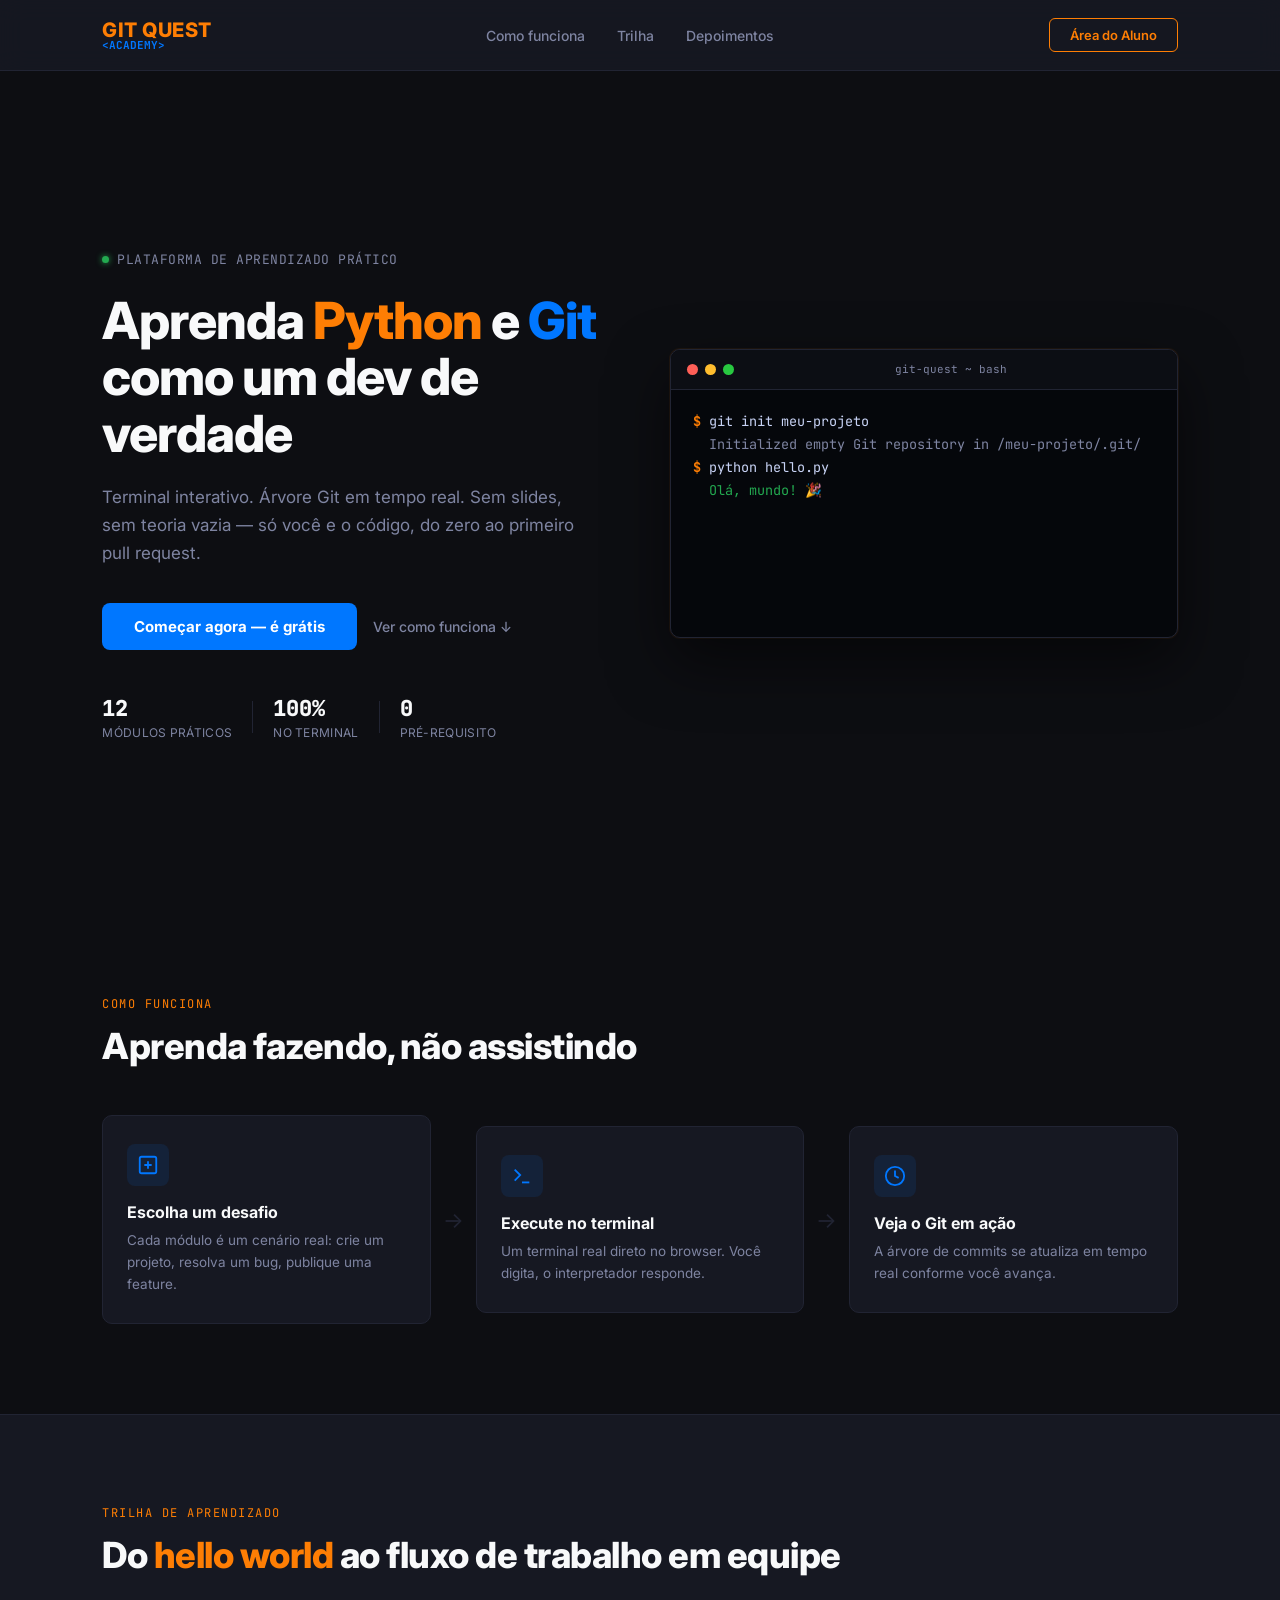
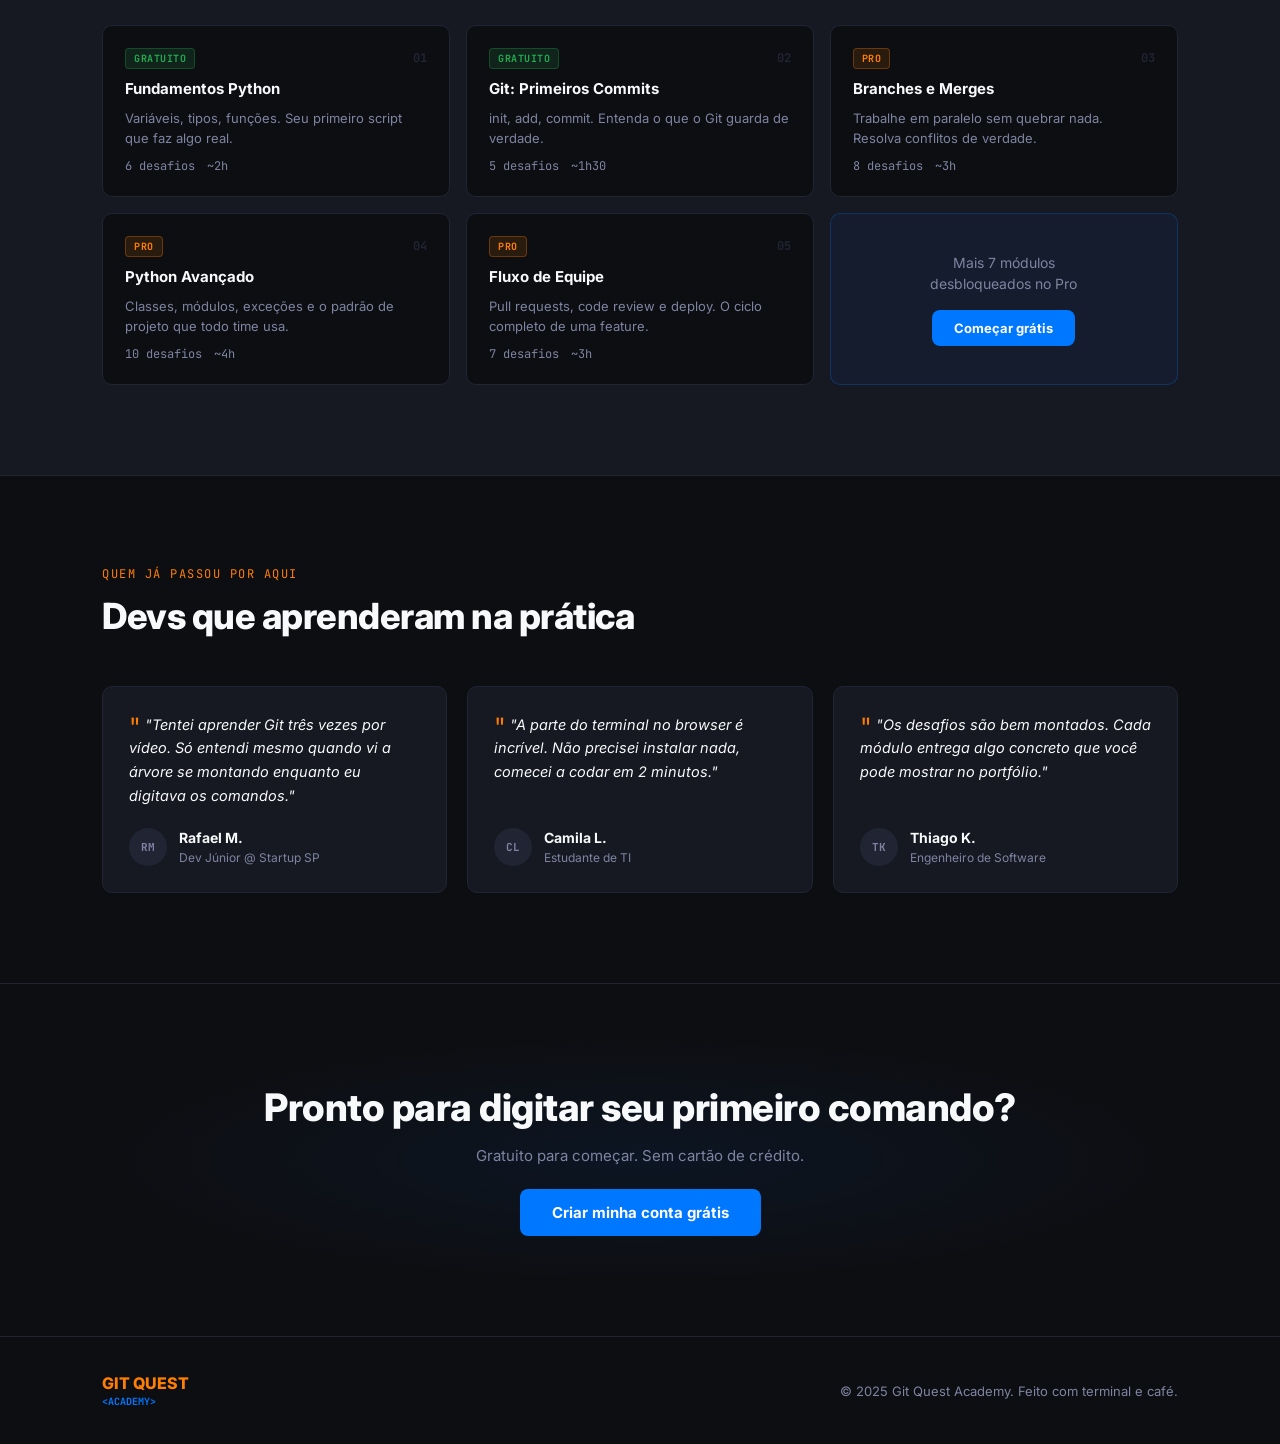
==== index.html @ 4c0d6a4c "Versão local atual" ====
<!DOCTYPE html>
<html lang="pt-BR">
<head>
    <meta charset="UTF-8">
    <meta name="viewport" content="width=device-width, initial-scale=1.0">
    <title>Git Quest Academy</title>
    <link rel="preconnect" href="https://fonts.googleapis.com">
    <link rel="preconnect" href="https://fonts.gstatic.com" crossorigin>
    <link href="https://fonts.googleapis.com/css2?family=JetBrains+Mono:wght@400;700&family=Inter:wght@400;500;600;700;800&display=swap" rel="stylesheet">
    <style>
/* ==========================================================================
   DESIGN SYSTEM — importado/espelhado do style.css principal
   ========================================================================== */
:root {
    --bg-primary: #0d0e12;
    --bg-secondary: #161822;
    --bg-tertiary: #212433;
    --primary: #FE7E04;
    --secondary: #0077FF;
    --success: #23a950;
    --error: #dc3545;
    --text: #f8f9fa;
    --text-muted: #7e84a1;

    /* Tipografia landing */
    --font-display: 'Inter', 'Segoe UI', sans-serif;
    --font-mono: 'JetBrains Mono', 'Courier New', monospace;
}

*, *::before, *::after {
    box-sizing: border-box;
    margin: 0;
    padding: 0;
}

html {
    scroll-behavior: smooth;
}


body {
    background: var(--bg-primary);
    color: var(--text);
    font-family: var(--font-display);
    overflow-x: hidden;
    /* Override main style.css which sets display:flex and overflow:hidden */
    display: block !important;
    height: auto !important;
    overflow-y: auto !important;
    width: auto !important;
}


/* ==========================================================================
   HEADER
   ========================================================================== */
header.plataforma-header {
    position: sticky;
    top: 0;
    z-index: 100;
    display: flex;
    justify-content: space-between;
    align-items: center;
    padding: 18px 8%;
    background: rgba(22, 24, 34, 0.92);
    border-bottom: 1px solid var(--bg-tertiary);
    backdrop-filter: blur(12px);
    -webkit-backdrop-filter: blur(12px);
    transition: background 0.3s;
}

.logo {
    display: flex;
    flex-direction: column;
    line-height: 1;
}

.logo h1 {
    color: var(--primary);
    font-size: 20px;
    text-transform: uppercase;
    font-weight: 800;
    letter-spacing: 0.5px;
}

.logo span {
    color: var(--secondary);
    font-size: 11px;
    font-family: var(--font-mono);
    font-weight: 700;
}

.header-nav {
    display: flex;
    gap: 32px;
}

.header-nav a {
    color: var(--text-muted);
    text-decoration: none;
    font-size: 14px;
    font-weight: 500;
    transition: color 0.2s;
}

.header-nav a:hover {
    color: var(--text);
}

.btn-login {
    background: transparent;
    border: 1.5px solid var(--primary);
    color: var(--primary);
    padding: 8px 20px;
    border-radius: 6px;
    cursor: pointer;
    font-weight: 600;
    font-size: 13px;
    transition: background 0.2s, color 0.2s;
    font-family: var(--font-display);
}

.btn-login:hover {
    background: var(--primary);
    color: #fff;
}

/* ==========================================================================
   HERO
   ========================================================================== */
.hero-section {
    display: grid;
    grid-template-columns: 1fr 1fr;
    align-items: center;
    gap: 60px;
    padding: 90px 8% 80px;
    min-height: calc(100vh - 65px);
}

.hero-eyebrow {
    display: inline-flex;
    align-items: center;
    gap: 8px;
    font-size: 13px;
    color: var(--text-muted);
    font-family: var(--font-mono);
    margin-bottom: 24px;
    text-transform: uppercase;
    letter-spacing: 0.5px;
}

.eyebrow-dot {
    width: 7px;
    height: 7px;
    border-radius: 50%;
    background: var(--success);
    box-shadow: 0 0 6px var(--success);
    animation: pulse-dot 2s infinite;
}

@keyframes pulse-dot {
    0%, 100% { opacity: 1; }
    50% { opacity: 0.4; }
}

.hero-title {
    font-size: clamp(32px, 4vw, 52px);
    font-weight: 800;
    line-height: 1.1;
    letter-spacing: -1px;
    margin-bottom: 22px;
}

.accent-orange { color: var(--primary); }
.accent-blue { color: var(--secondary); }

.hero-sub {
    font-size: 17px;
    color: var(--text-muted);
    line-height: 1.65;
    margin-bottom: 36px;
    max-width: 480px;
}

.hero-actions {
    display: flex;
    gap: 16px;
    align-items: center;
    flex-wrap: wrap;
    margin-bottom: 44px;
}

.btn-start {
    background: var(--secondary);
    color: #fff;
    padding: 14px 32px;
    border-radius: 8px;
    font-size: 15px;
    font-weight: 700;
    border: none;
    cursor: pointer;
    transition: background 0.2s, box-shadow 0.2s, transform 0.15s;
    font-family: var(--font-display);
    text-decoration: none;
    display: inline-block;
}

.btn-start:hover {
    background: #0066dc;
    box-shadow: 0 0 20px rgba(0, 119, 255, 0.35);
    transform: translateY(-1px);
}

.btn-start.small {
    padding: 10px 22px;
    font-size: 13px;
}

.btn-ghost {
    color: var(--text-muted);
    text-decoration: none;
    font-size: 14px;
    font-weight: 500;
    transition: color 0.2s;
}

.btn-ghost:hover {
    color: var(--text);
}

.hero-stats {
    display: flex;
    align-items: center;
    gap: 20px;
}

.stat {
    display: flex;
    flex-direction: column;
    gap: 2px;
}

.stat strong {
    font-size: 22px;
    font-weight: 800;
    color: var(--text);
    font-family: var(--font-mono);
}

.stat span {
    font-size: 12px;
    color: var(--text-muted);
    text-transform: uppercase;
    letter-spacing: 0.3px;
}

.stat-divider {
    width: 1px;
    height: 32px;
    background: var(--bg-tertiary);
}

/* ==========================================================================
   TERMINAL ANIMADO (ASSINATURA VISUAL)
   ========================================================================== */
.hero-terminal {
    background: #05070b;
    border: 1px solid var(--bg-tertiary);
    border-radius: 10px;
    overflow: hidden;
    box-shadow: 0 24px 60px rgba(0, 0, 0, 0.55), 0 0 0 1px rgba(254, 126, 4, 0.08);
    font-family: var(--font-mono);
    font-size: 13.5px;
    line-height: 1.7;
}

.terminal-bar {
    display: flex;
    align-items: center;
    gap: 7px;
    padding: 10px 16px;
    background: #0c0e14;
    border-bottom: 1px solid var(--bg-tertiary);
}

.t-dot {
    width: 11px;
    height: 11px;
    border-radius: 50%;
}

.t-dot.red    { background: #ff5f57; }
.t-dot.yellow { background: #ffbd2e; }
.t-dot.green  { background: #28c840; }

.t-title {
    margin-left: auto;
    font-size: 11px;
    color: var(--text-muted);
    margin-right: auto;
}

.terminal-body {
    padding: 20px 22px;
    min-height: 220px;
}

.t-line {
    display: flex;
    align-items: baseline;
    gap: 8px;
    opacity: 0;
    transform: translateY(4px);
    transition: opacity 0.25s ease, transform 0.25s ease;
}

.t-line.visible {
    opacity: 1;
    transform: translateY(0);
}

.t-prompt {
    color: var(--primary);
    font-weight: 700;
    flex-shrink: 0;
}

.t-cmd {
    color: #c8d3f5;
}

.t-out {
    color: var(--text-muted);
    padding-left: 16px;
}

.t-out.success {
    color: var(--success);
}

.t-cursor {
    color: var(--primary);
    animation: blink 1s step-end infinite;
}

@keyframes blink {
    0%, 100% { opacity: 1; }
    50% { opacity: 0; }
}

/* ==========================================================================
   SEÇÕES GERAIS
   ========================================================================== */
.section-block {
    padding: 90px 8%;
}

.section-alt {
    background: var(--bg-secondary);
    border-top: 1px solid var(--bg-tertiary);
    border-bottom: 1px solid var(--bg-tertiary);
}

.section-inner {
    max-width: 1100px;
    margin: 0 auto;
}

.section-label {
    font-family: var(--font-mono);
    font-size: 12px;
    color: var(--primary);
    text-transform: uppercase;
    letter-spacing: 1.5px;
    margin-bottom: 14px;
}

.section-title {
    font-size: clamp(24px, 3vw, 36px);
    font-weight: 800;
    letter-spacing: -0.5px;
    margin-bottom: 48px;
    line-height: 1.15;
}

/* ==========================================================================
   COMO FUNCIONA
   ========================================================================== */
.steps-grid {
    display: flex;
    align-items: center;
    gap: 12px;
}

.step-card {
    flex: 1;
    background: var(--bg-secondary);
    border: 1px solid var(--bg-tertiary);
    border-radius: 10px;
    padding: 28px 24px;
    transition: border-color 0.2s;
}

.step-card:hover {
    border-color: rgba(0, 119, 255, 0.3);
}

.step-icon {
    width: 42px;
    height: 42px;
    background: rgba(0, 119, 255, 0.1);
    border-radius: 8px;
    display: flex;
    align-items: center;
    justify-content: center;
    color: var(--secondary);
    margin-bottom: 16px;
}

.step-card h4 {
    font-size: 16px;
    font-weight: 700;
    margin-bottom: 8px;
}

.step-card p {
    font-size: 13.5px;
    color: var(--text-muted);
    line-height: 1.6;
}

.step-arrow {
    color: var(--bg-tertiary);
    font-size: 22px;
    flex-shrink: 0;
}

/* ==========================================================================
   TRILHA
   ========================================================================== */
.trilha-grid {
    display: grid;
    grid-template-columns: repeat(3, 1fr);
    gap: 16px;
}

.trilha-card {
    background: var(--bg-primary);
    border: 1px solid var(--bg-tertiary);
    border-radius: 10px;
    padding: 22px;
    display: flex;
    flex-direction: column;
    gap: 10px;
    transition: border-color 0.2s, transform 0.2s;
}

.trilha-card.unlocked:hover {
    border-color: var(--primary);
    transform: translateY(-2px);
}

.trilha-card.locked {
    opacity: 0.5;
}

.trilha-card.cta-card {
    background: rgba(0, 119, 255, 0.05);
    border-color: rgba(0, 119, 255, 0.25);
    align-items: center;
    justify-content: center;
    text-align: center;
    gap: 16px;
}

.trilha-card.cta-card p {
    color: var(--text-muted);
    font-size: 14px;
    line-height: 1.5;
}

.trilha-header {
    display: flex;
    justify-content: space-between;
    align-items: center;
}

.trilha-tag {
    font-size: 10px;
    font-family: var(--font-mono);
    font-weight: 700;
    text-transform: uppercase;
    letter-spacing: 0.5px;
    padding: 3px 8px;
    border-radius: 4px;
}

.trilha-tag.free {
    background: rgba(35, 169, 80, 0.15);
    color: var(--success);
    border: 1px solid rgba(35, 169, 80, 0.3);
}

.trilha-tag.pro {
    background: rgba(254, 126, 4, 0.12);
    color: var(--primary);
    border: 1px solid rgba(254, 126, 4, 0.3);
}

.trilha-num {
    font-family: var(--font-mono);
    font-size: 12px;
    color: var(--bg-tertiary);
    font-weight: 700;
}

.trilha-card h4 {
    font-size: 15px;
    font-weight: 700;
}

.trilha-card > p {
    font-size: 13px;
    color: var(--text-muted);
    line-height: 1.55;
}

.trilha-meta {
    display: flex;
    gap: 12px;
    margin-top: auto;
}

.trilha-meta span {
    font-size: 12px;
    color: var(--text-muted);
    font-family: var(--font-mono);
}

/* ==========================================================================
   DEPOIMENTOS
   ========================================================================== */
.depo-grid {
    display: grid;
    grid-template-columns: repeat(3, 1fr);
    gap: 20px;
}

.depo-card {
    background: var(--bg-secondary);
    border: 1px solid var(--bg-tertiary);
    border-radius: 10px;
    padding: 26px;
    display: flex;
    flex-direction: column;
    gap: 20px;
}

.depo-text {
    font-size: 14.5px;
    color: var(--text);
    line-height: 1.65;
    font-style: italic;
    flex-grow: 1;
}

.depo-text::before {
    content: '"';
    color: var(--primary);
    font-size: 28px;
    font-style: normal;
    line-height: 0;
    vertical-align: -8px;
    margin-right: 4px;
}

.depo-author {
    display: flex;
    align-items: center;
    gap: 12px;
}

.depo-avatar {
    width: 38px;
    height: 38px;
    border-radius: 50%;
    background: var(--bg-tertiary);
    display: flex;
    align-items: center;
    justify-content: center;
    font-size: 11px;
    font-weight: 700;
    color: var(--text-muted);
    flex-shrink: 0;
    font-family: var(--font-mono);
}

.depo-author strong {
    display: block;
    font-size: 14px;
}

.depo-author span {
    font-size: 12px;
    color: var(--text-muted);
}

/* ==========================================================================
   CTA FINAL
   ========================================================================== */
.cta-final {
    padding: 100px 8%;
    text-align: center;
    background: radial-gradient(ellipse 60% 50% at 50% 50%, rgba(0, 119, 255, 0.07) 0%, transparent 70%);
    border-top: 1px solid var(--bg-tertiary);
}

.cta-inner {
    display: flex;
    flex-direction: column;
    align-items: center;
    gap: 16px;
}

.cta-final h3 {
    font-size: clamp(24px, 3vw, 38px);
    font-weight: 800;
    letter-spacing: -0.5px;
}

.cta-final p {
    color: var(--text-muted);
    font-size: 15px;
    margin-bottom: 8px;
}

/* ==========================================================================
   FOOTER
   ========================================================================== */
.site-footer {
    padding: 36px 8%;
    border-top: 1px solid var(--bg-tertiary);
    display: flex;
    justify-content: space-between;
    align-items: center;
}

.footer-logo {
    display: flex;
    flex-direction: column;
    gap: 2px;
}

.footer-brand {
    font-size: 16px;
    font-weight: 800;
    color: var(--primary);
    text-transform: uppercase;
}

.footer-sub {
    font-family: var(--font-mono);
    font-size: 10px;
    color: var(--secondary);
    font-weight: 700;
}

.footer-copy {
    font-size: 13px;
    color: var(--text-muted);
}

/* ==========================================================================
   MODAL
   ========================================================================== */
.modal-overlay {
    position: fixed;
    inset: 0;
    background: rgba(0, 0, 0, 0.85);
    display: flex;
    align-items: center;
    justify-content: center;
    opacity: 0;
    pointer-events: none;
    transition: opacity 0.25s ease;
    z-index: 9999;
    backdrop-filter: blur(4px);
    -webkit-backdrop-filter: blur(4px);
}

.modal-overlay.active {
    opacity: 1;
    pointer-events: auto;
}

.modal-box {
    position: relative;
    background: var(--bg-secondary);
    padding: 44px 40px 36px;
    border-radius: 14px;
    border: 1px solid var(--bg-tertiary);
    width: 100%;
    max-width: 400px;
    text-align: center;
    box-shadow: 0 32px 80px rgba(0, 0, 0, 0.5);
    transform: translateY(12px);
    transition: transform 0.25s ease;
}

.modal-overlay.active .modal-box {
    transform: translateY(0);
}

.modal-close {
    position: absolute;
    top: 14px;
    right: 16px;
    background: none;
    border: none;
    color: var(--text-muted);
    font-size: 16px;
    cursor: pointer;
    padding: 4px 8px;
    border-radius: 4px;
    transition: color 0.2s, background 0.2s;
}

.modal-close:hover {
    color: var(--text);
    background: var(--bg-tertiary);
}

.modal-logo {
    display: flex;
    flex-direction: column;
    align-items: center;
    gap: 2px;
    margin-bottom: 20px;
}

.modal-logo-name {
    font-size: 18px;
    font-weight: 800;
    color: var(--primary);
    text-transform: uppercase;
    letter-spacing: 0.5px;
}

.modal-logo-tag {
    font-family: var(--font-mono);
    font-size: 11px;
    color: var(--secondary);
    font-weight: 700;
}

.modal-box h3 {
    font-size: 20px;
    font-weight: 700;
    margin-bottom: 6px;
    color: var(--text);
}

.modal-sub {
    font-size: 13px;
    color: var(--text-muted);
    margin-bottom: 24px;
}

.modal-box input {
    width: 100%;
    padding: 12px 14px;
    margin-bottom: 12px;
    background: var(--bg-primary);
    border: 1px solid var(--bg-tertiary);
    border-radius: 7px;
    color: var(--text);
    outline: none;
    font-size: 14px;
    font-family: var(--font-display);
    transition: border-color 0.2s;
    text-align: left;
}

.modal-box input::placeholder {
    color: var(--text-muted);
}

.modal-box input:focus {
    border-color: var(--secondary);
}

.btn-submit {
    width: 100%;
    background: var(--primary);
    color: #fff;
    border: none;
    padding: 13px 28px;
    border-radius: 7px;
    font-weight: 700;
    cursor: pointer;
    font-size: 14px;
    font-family: var(--font-display);
    transition: background 0.2s, transform 0.15s;
    margin-top: 4px;
}

.btn-submit:hover {
    background: #e07003;
    transform: translateY(-1px);
}

.modal-signup {
    margin-top: 18px;
    font-size: 13px;
    color: var(--text-muted);
}

.modal-signup a {
    color: var(--secondary);
    text-decoration: none;
    font-weight: 600;
}

.modal-signup a:hover {
    text-decoration: underline;
}

/* ==========================================================================
   RESPONSIVO
   ========================================================================== */
@media (max-width: 960px) {
    .hero-section {
        grid-template-columns: 1fr;
        padding: 60px 6% 50px;
        min-height: auto;
        gap: 40px;
    }

    .hero-terminal {
        width: 100%;
    }

    .header-nav {
        display: none;
    }

    .steps-grid {
        flex-direction: column;
    }

    .step-arrow {
        transform: rotate(90deg);
    }

    .trilha-grid {
        grid-template-columns: repeat(2, 1fr);
    }

    .depo-grid {
        grid-template-columns: 1fr;
    }
}

@media (max-width: 600px) {
    .trilha-grid {
        grid-template-columns: 1fr;
    }

    .section-block {
        padding: 60px 5%;
    }

    .modal-box {
        margin: 0 16px;
        padding: 36px 24px 28px;
    }

    .hero-stats {
        flex-wrap: wrap;
        gap: 16px;
    }

    .stat-divider {
        display: none;
    }
}

/* Respeita preferência de movimento reduzido */
@media (prefers-reduced-motion: reduce) {
    *, *::before, *::after {
        animation-duration: 0.01ms !important;
        transition-duration: 0.01ms !important;
    }
}

</style>
</head>
<body class="landing-body">

    <!-- HEADER -->
    <header class="plataforma-header" id="header">
        <div class="logo">
            <h1>Git Quest</h1>
            <span>&lt;ACADEMY&gt;</span>
        </div>
        <nav class="header-nav">
            <a href="#como-funciona">Como funciona</a>
            <a href="#trilha">Trilha</a>
            <a href="#depoimentos">Depoimentos</a>
        </nav>
        <button class="btn-login" id="open-login-btn">Área do Aluno</button>
    </header>

    <!-- HERO -->
    <section class="hero-section" id="hero">
        <div class="hero-content">
            <div class="hero-eyebrow">
                <span class="eyebrow-dot"></span>
                Plataforma de aprendizado prático
            </div>
            <h2 class="hero-title">
                Aprenda <span class="accent-orange">Python</span> e <span class="accent-blue">Git</span><br>como um dev de verdade
            </h2>
            <p class="hero-sub">
                Terminal interativo. Árvore Git em tempo real. Sem slides, sem teoria vazia — só você e o código, do zero ao primeiro pull request.
            </p>
            <div class="hero-actions">
                <button class="btn-start" id="start-journey-btn">Começar agora — é grátis</button>
                <a href="#como-funciona" class="btn-ghost">Ver como funciona ↓</a>
            </div>
            <div class="hero-stats">
                <div class="stat">
                    <strong>12</strong>
                    <span>módulos práticos</span>
                </div>
                <div class="stat-divider"></div>
                <div class="stat">
                    <strong>100%</strong>
                    <span>no terminal</span>
                </div>
                <div class="stat-divider"></div>
                <div class="stat">
                    <strong>0</strong>
                    <span>pré-requisito</span>
                </div>
            </div>
        </div>

        <!-- Terminal animado — assinatura visual da página -->
        <div class="hero-terminal" aria-hidden="true">
            <div class="terminal-bar">
                <span class="t-dot red"></span>
                <span class="t-dot yellow"></span>
                <span class="t-dot green"></span>
                <span class="t-title">git-quest ~ bash</span>
            </div>
            <div class="terminal-body" id="terminal-demo">
                <div class="t-line"><span class="t-prompt">$</span> <span class="t-cmd">git init meu-projeto</span></div>
                <div class="t-line t-out">Initialized empty Git repository in /meu-projeto/.git/</div>
                <div class="t-line"><span class="t-prompt">$</span> <span class="t-cmd">python hello.py</span></div>
                <div class="t-line t-out success">Olá, mundo! 🎉</div>
                <div class="t-line"><span class="t-prompt">$</span> <span class="t-cmd">git add .</span></div>
                <div class="t-line"><span class="t-prompt">$</span> <span class="t-cmd">git commit -m "primeiro commit"</span></div>
                <div class="t-line t-out">[main (root-commit) a1b2c3d] primeiro commit</div>
                <div class="t-line t-out"> 1 file changed, 1 insertion(+)</div>
                <div class="t-line"><span class="t-prompt">$</span> <span class="t-cursor">█</span></div>
            </div>
        </div>
    </section>

    <!-- COMO FUNCIONA -->
    <section class="section-block" id="como-funciona">
        <div class="section-inner">
            <p class="section-label">Como funciona</p>
            <h3 class="section-title">Aprenda fazendo, não assistindo</h3>
            <div class="steps-grid">
                <div class="step-card">
                    <div class="step-icon">
                        <svg width="22" height="22" viewBox="0 0 24 24" fill="none" stroke="currentColor" stroke-width="2"><rect x="3" y="3" width="18" height="18" rx="2"/><path d="M8 12h8M12 8v8"/></svg>
                    </div>
                    <h4>Escolha um desafio</h4>
                    <p>Cada módulo é um cenário real: crie um projeto, resolva um bug, publique uma feature.</p>
                </div>
                <div class="step-arrow">→</div>
                <div class="step-card">
                    <div class="step-icon">
                        <svg width="22" height="22" viewBox="0 0 24 24" fill="none" stroke="currentColor" stroke-width="2"><polyline points="4 17 10 11 4 5"/><line x1="12" y1="19" x2="20" y2="19"/></svg>
                    </div>
                    <h4>Execute no terminal</h4>
                    <p>Um terminal real direto no browser. Você digita, o interpretador responde.</p>
                </div>
                <div class="step-arrow">→</div>
                <div class="step-card">
                    <div class="step-icon">
                        <svg width="22" height="22" viewBox="0 0 24 24" fill="none" stroke="currentColor" stroke-width="2"><circle cx="12" cy="12" r="10"/><polyline points="12 6 12 12 16 14"/></svg>
                    </div>
                    <h4>Veja o Git em ação</h4>
                    <p>A árvore de commits se atualiza em tempo real conforme você avança.</p>
                </div>
            </div>
        </div>
    </section>

    <!-- TRILHA -->
    <section class="section-block section-alt" id="trilha">
        <div class="section-inner">
            <p class="section-label">Trilha de aprendizado</p>
            <h3 class="section-title">Do <span class="accent-orange">hello world</span> ao fluxo de trabalho em equipe</h3>
            <div class="trilha-grid">

                <div class="trilha-card unlocked">
                    <div class="trilha-header">
                        <span class="trilha-tag free">Gratuito</span>
                        <span class="trilha-num">01</span>
                    </div>
                    <h4>Fundamentos Python</h4>
                    <p>Variáveis, tipos, funções. Seu primeiro script que faz algo real.</p>
                    <div class="trilha-meta">
                        <span>6 desafios</span>
                        <span>~2h</span>
                    </div>
                </div>

                <div class="trilha-card unlocked">
                    <div class="trilha-header">
                        <span class="trilha-tag free">Gratuito</span>
                        <span class="trilha-num">02</span>
                    </div>
                    <h4>Git: Primeiros Commits</h4>
                    <p>init, add, commit. Entenda o que o Git guarda de verdade.</p>
                    <div class="trilha-meta">
                        <span>5 desafios</span>
                        <span>~1h30</span>
                    </div>
                </div>

                <div class="trilha-card locked">
                    <div class="trilha-header">
                        <span class="trilha-tag pro">Pro</span>
                        <span class="trilha-num">03</span>
                    </div>
                    <h4>Branches e Merges</h4>
                    <p>Trabalhe em paralelo sem quebrar nada. Resolva conflitos de verdade.</p>
                    <div class="trilha-meta">
                        <span>8 desafios</span>
                        <span>~3h</span>
                    </div>
                </div>

                <div class="trilha-card locked">
                    <div class="trilha-header">
                        <span class="trilha-tag pro">Pro</span>
                        <span class="trilha-num">04</span>
                    </div>
                    <h4>Python Avançado</h4>
                    <p>Classes, módulos, exceções e o padrão de projeto que todo time usa.</p>
                    <div class="trilha-meta">
                        <span>10 desafios</span>
                        <span>~4h</span>
                    </div>
                </div>

                <div class="trilha-card locked">
                    <div class="trilha-header">
                        <span class="trilha-tag pro">Pro</span>
                        <span class="trilha-num">05</span>
                    </div>
                    <h4>Fluxo de Equipe</h4>
                    <p>Pull requests, code review e deploy. O ciclo completo de uma feature.</p>
                    <div class="trilha-meta">
                        <span>7 desafios</span>
                        <span>~3h</span>
                    </div>
                </div>

                <div class="trilha-card cta-card">
                    <p>Mais 7 módulos<br>desbloqueados no Pro</p>
                    <button class="btn-start small" id="start-journey-btn-2">Começar grátis</button>
                </div>

            </div>
        </div>
    </section>

    <!-- DEPOIMENTOS -->
    <section class="section-block" id="depoimentos">
        <div class="section-inner">
            <p class="section-label">Quem já passou por aqui</p>
            <h3 class="section-title">Devs que aprenderam na prática</h3>
            <div class="depo-grid">
                <div class="depo-card">
                    <p class="depo-text">"Tentei aprender Git três vezes por vídeo. Só entendi mesmo quando vi a árvore se montando enquanto eu digitava os comandos."</p>
                    <div class="depo-author">
                        <div class="depo-avatar">RM</div>
                        <div>
                            <strong>Rafael M.</strong>
                            <span>Dev Júnior @ Startup SP</span>
                        </div>
                    </div>
                </div>
                <div class="depo-card">
                    <p class="depo-text">"A parte do terminal no browser é incrível. Não precisei instalar nada, comecei a codar em 2 minutos."</p>
                    <div class="depo-author">
                        <div class="depo-avatar">CL</div>
                        <div>
                            <strong>Camila L.</strong>
                            <span>Estudante de TI</span>
                        </div>
                    </div>
                </div>
                <div class="depo-card">
                    <p class="depo-text">"Os desafios são bem montados. Cada módulo entrega algo concreto que você pode mostrar no portfólio."</p>
                    <div class="depo-author">
                        <div class="depo-avatar">TK</div>
                        <div>
                            <strong>Thiago K.</strong>
                            <span>Engenheiro de Software</span>
                        </div>
                    </div>
                </div>
            </div>
        </div>
    </section>

    <!-- CTA FINAL -->
    <section class="cta-final">
        <div class="section-inner cta-inner">
            <h3>Pronto para digitar seu primeiro comando?</h3>
            <p>Gratuito para começar. Sem cartão de crédito.</p>
            <button class="btn-start" id="start-journey-btn-3">Criar minha conta grátis</button>
        </div>
    </section>

    <!-- FOOTER -->
    <footer class="site-footer">
        <div class="footer-logo">
            <span class="footer-brand">Git Quest</span>
            <span class="footer-sub">&lt;ACADEMY&gt;</span>
        </div>
        <p class="footer-copy">© 2025 Git Quest Academy. Feito com terminal e café.</p>
    </footer>

    <!-- MODAL DE LOGIN -->
    <div class="modal-overlay" id="login-modal">
        <div class="modal-box">
            <button class="modal-close" id="close-modal-btn" aria-label="Fechar">✕</button>
            <div class="modal-logo">
                <span class="modal-logo-name">Git Quest</span>
                <span class="modal-logo-tag">&lt;ACADEMY&gt;</span>
            </div>
            <h3>Entrar na plataforma</h3>
            <p class="modal-sub">Continue de onde parou.</p>
            <input type="email" placeholder="Seu e-mail" id="email" autocomplete="email">
            <input type="password" placeholder="Sua senha" id="password" autocomplete="current-password">
            <button class="btn-submit" id="submit-login-btn">Acessar plataforma</button>
            <p class="modal-signup">Ainda não tem conta? <a href="#" id="open-register-link">Criar conta grátis</a></p>
        </div>
    </div>

    <script>
// scripts/landing.js
document.addEventListener('DOMContentLoaded', () => {

    /* -----------------------------------------------------------------------
       MODAL DE LOGIN
    ----------------------------------------------------------------------- */
    const modal   = document.getElementById('login-modal');
    const openBtn = document.getElementById('open-login-btn');
    const closeBtn = document.getElementById('close-modal-btn');
    const submitBtn = document.getElementById('submit-login-btn');

    const startBtns = [
        document.getElementById('start-journey-btn'),
        document.getElementById('start-journey-btn-2'),
        document.getElementById('start-journey-btn-3'),
    ];

    function openModal() {
        modal.classList.add('active');
        document.getElementById('email').focus();
    }

    function closeModal() {
        modal.classList.remove('active');
    }

    if (openBtn)  openBtn.addEventListener('click', openModal);
    if (closeBtn) closeBtn.addEventListener('click', closeModal);

    startBtns.forEach(btn => {
        if (btn) btn.addEventListener('click', openModal);
    });

    // Fechar ao clicar no overlay (fora da box)
    if (modal) {
        modal.addEventListener('click', (e) => {
            if (e.target === modal) closeModal();
        });
    }

    // Fechar com ESC
    document.addEventListener('keydown', (e) => {
        if (e.key === 'Escape' && modal.classList.contains('active')) closeModal();
    });

    // Redirecionar ao fazer login
    if (submitBtn) {
        submitBtn.addEventListener('click', () => {
            window.location.href = 'catalogo.html';
        });
    }

    // Link "criar conta grátis" dentro do modal — abre o catálogo direto
    const registerLink = document.getElementById('open-register-link');
    if (registerLink) {
        registerLink.addEventListener('click', (e) => {
            e.preventDefault();
            window.location.href = 'catalogo.html';
        });
    }

    /* -----------------------------------------------------------------------
       HEADER: fundo sólido ao rolar
    ----------------------------------------------------------------------- */
    const header = document.getElementById('header');
    window.addEventListener('scroll', () => {
        if (window.scrollY > 40) {
            header.style.background = 'rgba(22, 24, 34, 0.98)';
        } else {
            header.style.background = 'rgba(22, 24, 34, 0.92)';
        }
    }, { passive: true });

    /* -----------------------------------------------------------------------
       TERMINAL ANIMADO NO HERO
    ----------------------------------------------------------------------- */
    const lines = document.querySelectorAll('#terminal-demo .t-line');

    function animateTerminal() {
        lines.forEach((line, i) => {
            const delay = i * 420;
            setTimeout(() => {
                line.classList.add('visible');
            }, delay);
        });
    }

    // Inicia a animação assim que a página carrega
    setTimeout(animateTerminal, 300);

    /* -----------------------------------------------------------------------
       SCROLL REVEAL: seções entram suavemente
    ----------------------------------------------------------------------- */
    const revealEls = document.querySelectorAll(
        '.step-card, .trilha-card, .depo-card'
    );

    const observer = new IntersectionObserver((entries) => {
        entries.forEach(entry => {
            if (entry.isIntersecting) {
                entry.target.style.opacity = '1';
                entry.target.style.transform = 'translateY(0)';
                observer.unobserve(entry.target);
            }
        });
    }, { threshold: 0.12 });

    revealEls.forEach((el, i) => {
        el.style.opacity = '0';
        el.style.transform = 'translateY(18px)';
        el.style.transition = `opacity 0.4s ease ${i * 60}ms, transform 0.4s ease ${i * 60}ms`;
        observer.observe(el);
    });

});

</script>
</body>
</html>
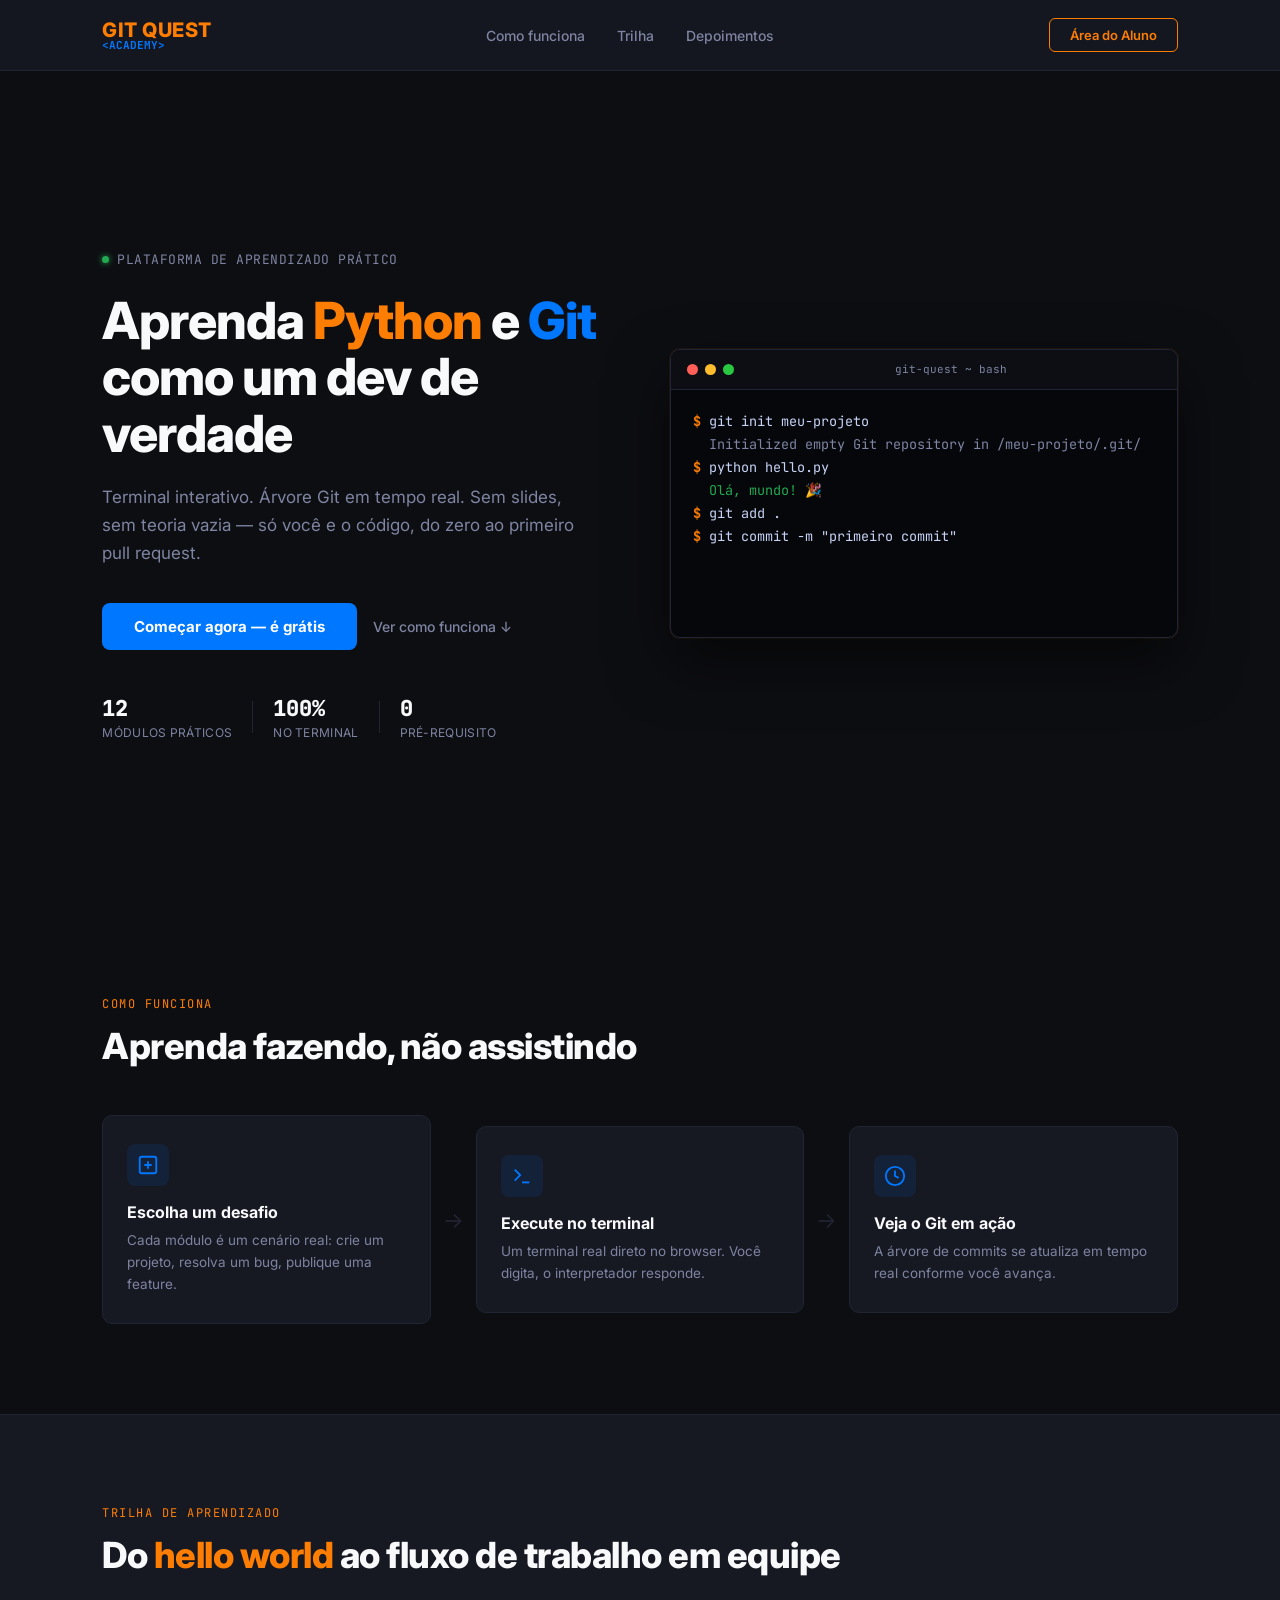
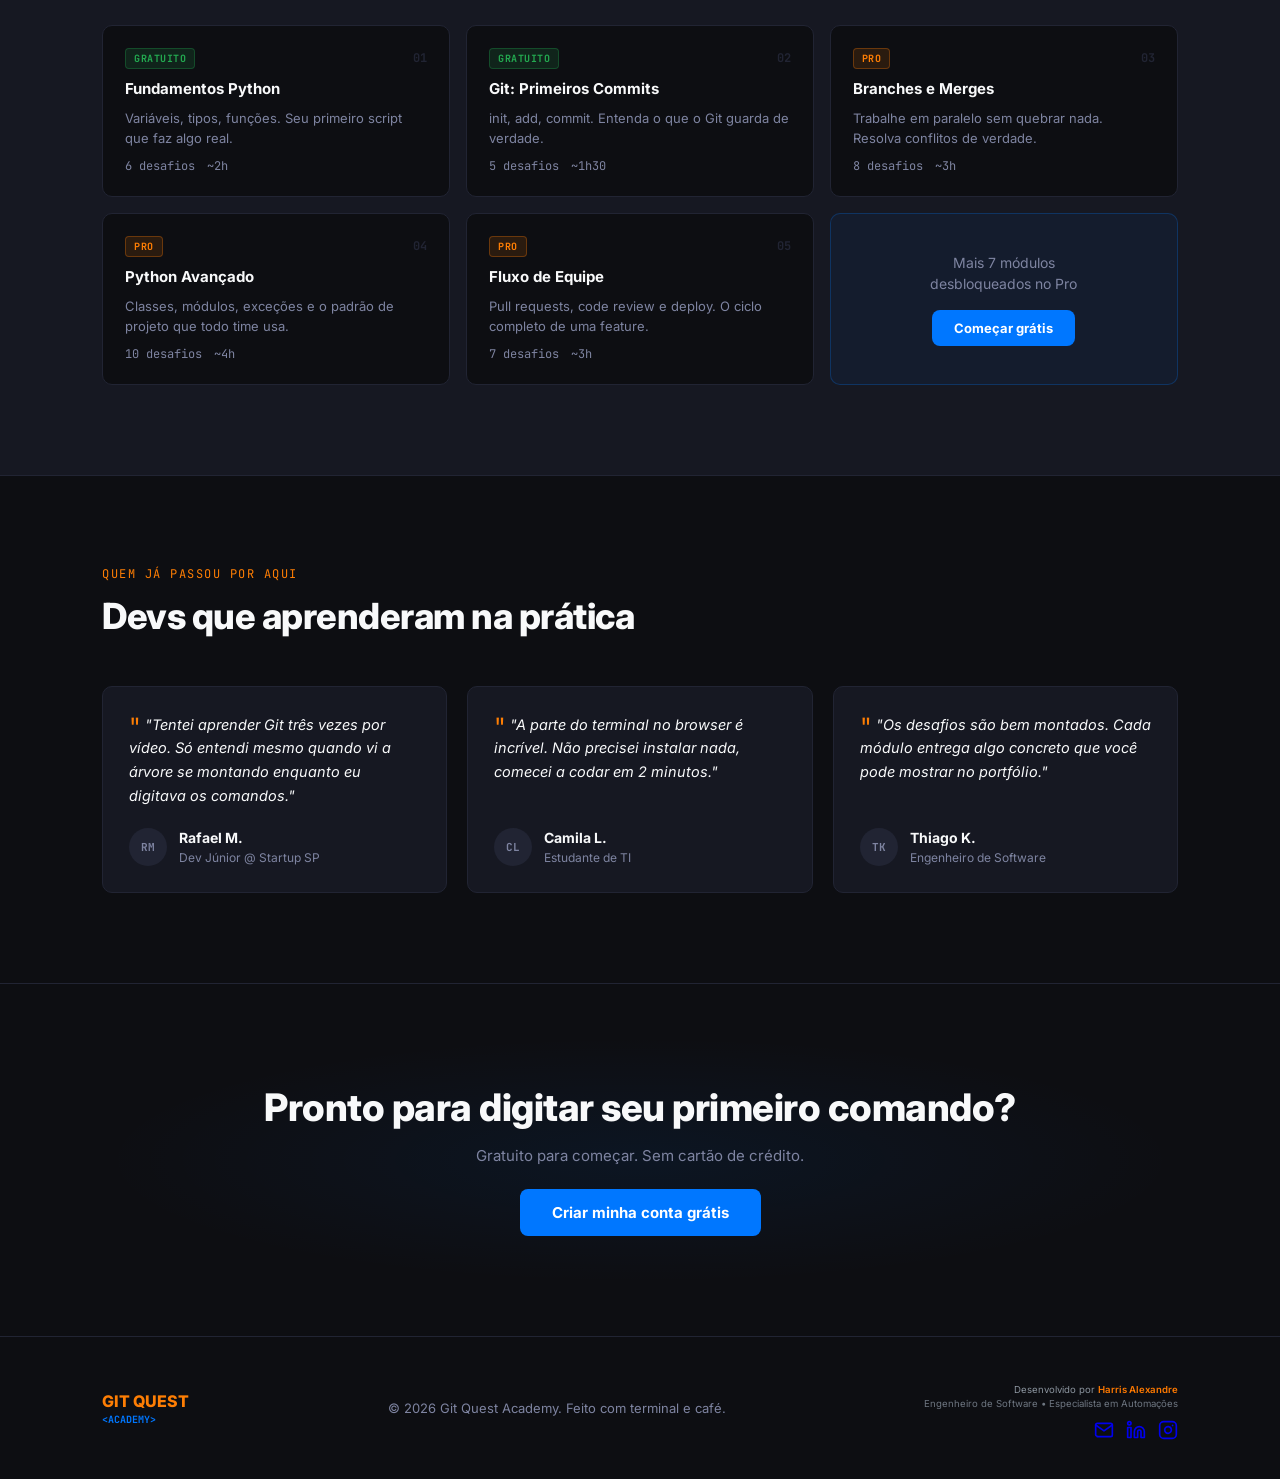
==== commit 8a1279f4: "refactor: clean up HTML structure and improve footer with dynamic year and developer credits" ====
--- a/index.html
+++ b/index.html
@@ -1,903 +1,20 @@
 <!DOCTYPE html>
 <html lang="pt-BR">
+
 <head>
     <meta charset="UTF-8">
     <meta name="viewport" content="width=device-width, initial-scale=1.0">
     <title>Git Quest Academy</title>
     <link rel="preconnect" href="https://fonts.googleapis.com">
     <link rel="preconnect" href="https://fonts.gstatic.com" crossorigin>
-    <link href="https://fonts.googleapis.com/css2?family=JetBrains+Mono:wght@400;700&family=Inter:wght@400;500;600;700;800&display=swap" rel="stylesheet">
-    <style>
-/* ==========================================================================
-   DESIGN SYSTEM — importado/espelhado do style.css principal
-   ========================================================================== */
-:root {
-    --bg-primary: #0d0e12;
-    --bg-secondary: #161822;
-    --bg-tertiary: #212433;
-    --primary: #FE7E04;
-    --secondary: #0077FF;
-    --success: #23a950;
-    --error: #dc3545;
-    --text: #f8f9fa;
-    --text-muted: #7e84a1;
-
-    /* Tipografia landing */
-    --font-display: 'Inter', 'Segoe UI', sans-serif;
-    --font-mono: 'JetBrains Mono', 'Courier New', monospace;
-}
-
-*, *::before, *::after {
-    box-sizing: border-box;
-    margin: 0;
-    padding: 0;
-}
-
-html {
-    scroll-behavior: smooth;
-}
-
-
-body {
-    background: var(--bg-primary);
-    color: var(--text);
-    font-family: var(--font-display);
-    overflow-x: hidden;
-    /* Override main style.css which sets display:flex and overflow:hidden */
-    display: block !important;
-    height: auto !important;
-    overflow-y: auto !important;
-    width: auto !important;
-}
-
-
-/* ==========================================================================
-   HEADER
-   ========================================================================== */
-header.plataforma-header {
-    position: sticky;
-    top: 0;
-    z-index: 100;
-    display: flex;
-    justify-content: space-between;
-    align-items: center;
-    padding: 18px 8%;
-    background: rgba(22, 24, 34, 0.92);
-    border-bottom: 1px solid var(--bg-tertiary);
-    backdrop-filter: blur(12px);
-    -webkit-backdrop-filter: blur(12px);
-    transition: background 0.3s;
-}
-
-.logo {
-    display: flex;
-    flex-direction: column;
-    line-height: 1;
-}
-
-.logo h1 {
-    color: var(--primary);
-    font-size: 20px;
-    text-transform: uppercase;
-    font-weight: 800;
-    letter-spacing: 0.5px;
-}
-
-.logo span {
-    color: var(--secondary);
-    font-size: 11px;
-    font-family: var(--font-mono);
-    font-weight: 700;
-}
-
-.header-nav {
-    display: flex;
-    gap: 32px;
-}
-
-.header-nav a {
-    color: var(--text-muted);
-    text-decoration: none;
-    font-size: 14px;
-    font-weight: 500;
-    transition: color 0.2s;
-}
-
-.header-nav a:hover {
-    color: var(--text);
-}
-
-.btn-login {
-    background: transparent;
-    border: 1.5px solid var(--primary);
-    color: var(--primary);
-    padding: 8px 20px;
-    border-radius: 6px;
-    cursor: pointer;
-    font-weight: 600;
-    font-size: 13px;
-    transition: background 0.2s, color 0.2s;
-    font-family: var(--font-display);
-}
-
-.btn-login:hover {
-    background: var(--primary);
-    color: #fff;
-}
-
-/* ==========================================================================
-   HERO
-   ========================================================================== */
-.hero-section {
-    display: grid;
-    grid-template-columns: 1fr 1fr;
-    align-items: center;
-    gap: 60px;
-    padding: 90px 8% 80px;
-    min-height: calc(100vh - 65px);
-}
-
-.hero-eyebrow {
-    display: inline-flex;
-    align-items: center;
-    gap: 8px;
-    font-size: 13px;
-    color: var(--text-muted);
-    font-family: var(--font-mono);
-    margin-bottom: 24px;
-    text-transform: uppercase;
-    letter-spacing: 0.5px;
-}
-
-.eyebrow-dot {
-    width: 7px;
-    height: 7px;
-    border-radius: 50%;
-    background: var(--success);
-    box-shadow: 0 0 6px var(--success);
-    animation: pulse-dot 2s infinite;
-}
-
-@keyframes pulse-dot {
-    0%, 100% { opacity: 1; }
-    50% { opacity: 0.4; }
-}
-
-.hero-title {
-    font-size: clamp(32px, 4vw, 52px);
-    font-weight: 800;
-    line-height: 1.1;
-    letter-spacing: -1px;
-    margin-bottom: 22px;
-}
-
-.accent-orange { color: var(--primary); }
-.accent-blue { color: var(--secondary); }
-
-.hero-sub {
-    font-size: 17px;
-    color: var(--text-muted);
-    line-height: 1.65;
-    margin-bottom: 36px;
-    max-width: 480px;
-}
-
-.hero-actions {
-    display: flex;
-    gap: 16px;
-    align-items: center;
-    flex-wrap: wrap;
-    margin-bottom: 44px;
-}
-
-.btn-start {
-    background: var(--secondary);
-    color: #fff;
-    padding: 14px 32px;
-    border-radius: 8px;
-    font-size: 15px;
-    font-weight: 700;
-    border: none;
-    cursor: pointer;
-    transition: background 0.2s, box-shadow 0.2s, transform 0.15s;
-    font-family: var(--font-display);
-    text-decoration: none;
-    display: inline-block;
-}
-
-.btn-start:hover {
-    background: #0066dc;
-    box-shadow: 0 0 20px rgba(0, 119, 255, 0.35);
-    transform: translateY(-1px);
-}
-
-.btn-start.small {
-    padding: 10px 22px;
-    font-size: 13px;
-}
-
-.btn-ghost {
-    color: var(--text-muted);
-    text-decoration: none;
-    font-size: 14px;
-    font-weight: 500;
-    transition: color 0.2s;
-}
-
-.btn-ghost:hover {
-    color: var(--text);
-}
-
-.hero-stats {
-    display: flex;
-    align-items: center;
-    gap: 20px;
-}
-
-.stat {
-    display: flex;
-    flex-direction: column;
-    gap: 2px;
-}
-
-.stat strong {
-    font-size: 22px;
-    font-weight: 800;
-    color: var(--text);
-    font-family: var(--font-mono);
-}
-
-.stat span {
-    font-size: 12px;
-    color: var(--text-muted);
-    text-transform: uppercase;
-    letter-spacing: 0.3px;
-}
-
-.stat-divider {
-    width: 1px;
-    height: 32px;
-    background: var(--bg-tertiary);
-}
-
-/* ==========================================================================
-   TERMINAL ANIMADO (ASSINATURA VISUAL)
-   ========================================================================== */
-.hero-terminal {
-    background: #05070b;
-    border: 1px solid var(--bg-tertiary);
-    border-radius: 10px;
-    overflow: hidden;
-    box-shadow: 0 24px 60px rgba(0, 0, 0, 0.55), 0 0 0 1px rgba(254, 126, 4, 0.08);
-    font-family: var(--font-mono);
-    font-size: 13.5px;
-    line-height: 1.7;
-}
-
-.terminal-bar {
-    display: flex;
-    align-items: center;
-    gap: 7px;
-    padding: 10px 16px;
-    background: #0c0e14;
-    border-bottom: 1px solid var(--bg-tertiary);
-}
-
-.t-dot {
-    width: 11px;
-    height: 11px;
-    border-radius: 50%;
-}
-
-.t-dot.red    { background: #ff5f57; }
-.t-dot.yellow { background: #ffbd2e; }
-.t-dot.green  { background: #28c840; }
-
-.t-title {
-    margin-left: auto;
-    font-size: 11px;
-    color: var(--text-muted);
-    margin-right: auto;
-}
-
-.terminal-body {
-    padding: 20px 22px;
-    min-height: 220px;
-}
-
-.t-line {
-    display: flex;
-    align-items: baseline;
-    gap: 8px;
-    opacity: 0;
-    transform: translateY(4px);
-    transition: opacity 0.25s ease, transform 0.25s ease;
-}
-
-.t-line.visible {
-    opacity: 1;
-    transform: translateY(0);
-}
-
-.t-prompt {
-    color: var(--primary);
-    font-weight: 700;
-    flex-shrink: 0;
-}
-
-.t-cmd {
-    color: #c8d3f5;
-}
-
-.t-out {
-    color: var(--text-muted);
-    padding-left: 16px;
-}
-
-.t-out.success {
-    color: var(--success);
-}
-
-.t-cursor {
-    color: var(--primary);
-    animation: blink 1s step-end infinite;
-}
-
-@keyframes blink {
-    0%, 100% { opacity: 1; }
-    50% { opacity: 0; }
-}
-
-/* ==========================================================================
-   SEÇÕES GERAIS
-   ========================================================================== */
-.section-block {
-    padding: 90px 8%;
-}
-
-.section-alt {
-    background: var(--bg-secondary);
-    border-top: 1px solid var(--bg-tertiary);
-    border-bottom: 1px solid var(--bg-tertiary);
-}
-
-.section-inner {
-    max-width: 1100px;
-    margin: 0 auto;
-}
-
-.section-label {
-    font-family: var(--font-mono);
-    font-size: 12px;
-    color: var(--primary);
-    text-transform: uppercase;
-    letter-spacing: 1.5px;
-    margin-bottom: 14px;
-}
-
-.section-title {
-    font-size: clamp(24px, 3vw, 36px);
-    font-weight: 800;
-    letter-spacing: -0.5px;
-    margin-bottom: 48px;
-    line-height: 1.15;
-}
-
-/* ==========================================================================
-   COMO FUNCIONA
-   ========================================================================== */
-.steps-grid {
-    display: flex;
-    align-items: center;
-    gap: 12px;
-}
-
-.step-card {
-    flex: 1;
-    background: var(--bg-secondary);
-    border: 1px solid var(--bg-tertiary);
-    border-radius: 10px;
-    padding: 28px 24px;
-    transition: border-color 0.2s;
-}
-
-.step-card:hover {
-    border-color: rgba(0, 119, 255, 0.3);
-}
-
-.step-icon {
-    width: 42px;
-    height: 42px;
-    background: rgba(0, 119, 255, 0.1);
-    border-radius: 8px;
-    display: flex;
-    align-items: center;
-    justify-content: center;
-    color: var(--secondary);
-    margin-bottom: 16px;
-}
-
-.step-card h4 {
-    font-size: 16px;
-    font-weight: 700;
-    margin-bottom: 8px;
-}
-
-.step-card p {
-    font-size: 13.5px;
-    color: var(--text-muted);
-    line-height: 1.6;
-}
-
-.step-arrow {
-    color: var(--bg-tertiary);
-    font-size: 22px;
-    flex-shrink: 0;
-}
-
-/* ==========================================================================
-   TRILHA
-   ========================================================================== */
-.trilha-grid {
-    display: grid;
-    grid-template-columns: repeat(3, 1fr);
-    gap: 16px;
-}
-
-.trilha-card {
-    background: var(--bg-primary);
-    border: 1px solid var(--bg-tertiary);
-    border-radius: 10px;
-    padding: 22px;
-    display: flex;
-    flex-direction: column;
-    gap: 10px;
-    transition: border-color 0.2s, transform 0.2s;
-}
-
-.trilha-card.unlocked:hover {
-    border-color: var(--primary);
-    transform: translateY(-2px);
-}
-
-.trilha-card.locked {
-    opacity: 0.5;
-}
-
-.trilha-card.cta-card {
-    background: rgba(0, 119, 255, 0.05);
-    border-color: rgba(0, 119, 255, 0.25);
-    align-items: center;
-    justify-content: center;
-    text-align: center;
-    gap: 16px;
-}
-
-.trilha-card.cta-card p {
-    color: var(--text-muted);
-    font-size: 14px;
-    line-height: 1.5;
-}
-
-.trilha-header {
-    display: flex;
-    justify-content: space-between;
-    align-items: center;
-}
-
-.trilha-tag {
-    font-size: 10px;
-    font-family: var(--font-mono);
-    font-weight: 700;
-    text-transform: uppercase;
-    letter-spacing: 0.5px;
-    padding: 3px 8px;
-    border-radius: 4px;
-}
-
-.trilha-tag.free {
-    background: rgba(35, 169, 80, 0.15);
-    color: var(--success);
-    border: 1px solid rgba(35, 169, 80, 0.3);
-}
-
-.trilha-tag.pro {
-    background: rgba(254, 126, 4, 0.12);
-    color: var(--primary);
-    border: 1px solid rgba(254, 126, 4, 0.3);
-}
-
-.trilha-num {
-    font-family: var(--font-mono);
-    font-size: 12px;
-    color: var(--bg-tertiary);
-    font-weight: 700;
-}
-
-.trilha-card h4 {
-    font-size: 15px;
-    font-weight: 700;
-}
-
-.trilha-card > p {
-    font-size: 13px;
-    color: var(--text-muted);
-    line-height: 1.55;
-}
-
-.trilha-meta {
-    display: flex;
-    gap: 12px;
-    margin-top: auto;
-}
-
-.trilha-meta span {
-    font-size: 12px;
-    color: var(--text-muted);
-    font-family: var(--font-mono);
-}
-
-/* ==========================================================================
-   DEPOIMENTOS
-   ========================================================================== */
-.depo-grid {
-    display: grid;
-    grid-template-columns: repeat(3, 1fr);
-    gap: 20px;
-}
-
-.depo-card {
-    background: var(--bg-secondary);
-    border: 1px solid var(--bg-tertiary);
-    border-radius: 10px;
-    padding: 26px;
-    display: flex;
-    flex-direction: column;
-    gap: 20px;
-}
-
-.depo-text {
-    font-size: 14.5px;
-    color: var(--text);
-    line-height: 1.65;
-    font-style: italic;
-    flex-grow: 1;
-}
-
-.depo-text::before {
-    content: '"';
-    color: var(--primary);
-    font-size: 28px;
-    font-style: normal;
-    line-height: 0;
-    vertical-align: -8px;
-    margin-right: 4px;
-}
-
-.depo-author {
-    display: flex;
-    align-items: center;
-    gap: 12px;
-}
-
-.depo-avatar {
-    width: 38px;
-    height: 38px;
-    border-radius: 50%;
-    background: var(--bg-tertiary);
-    display: flex;
-    align-items: center;
-    justify-content: center;
-    font-size: 11px;
-    font-weight: 700;
-    color: var(--text-muted);
-    flex-shrink: 0;
-    font-family: var(--font-mono);
-}
-
-.depo-author strong {
-    display: block;
-    font-size: 14px;
-}
-
-.depo-author span {
-    font-size: 12px;
-    color: var(--text-muted);
-}
-
-/* ==========================================================================
-   CTA FINAL
-   ========================================================================== */
-.cta-final {
-    padding: 100px 8%;
-    text-align: center;
-    background: radial-gradient(ellipse 60% 50% at 50% 50%, rgba(0, 119, 255, 0.07) 0%, transparent 70%);
-    border-top: 1px solid var(--bg-tertiary);
-}
-
-.cta-inner {
-    display: flex;
-    flex-direction: column;
-    align-items: center;
-    gap: 16px;
-}
-
-.cta-final h3 {
-    font-size: clamp(24px, 3vw, 38px);
-    font-weight: 800;
-    letter-spacing: -0.5px;
-}
-
-.cta-final p {
-    color: var(--text-muted);
-    font-size: 15px;
-    margin-bottom: 8px;
-}
-
-/* ==========================================================================
-   FOOTER
-   ========================================================================== */
-.site-footer {
-    padding: 36px 8%;
-    border-top: 1px solid var(--bg-tertiary);
-    display: flex;
-    justify-content: space-between;
-    align-items: center;
-}
-
-.footer-logo {
-    display: flex;
-    flex-direction: column;
-    gap: 2px;
-}
-
-.footer-brand {
-    font-size: 16px;
-    font-weight: 800;
-    color: var(--primary);
-    text-transform: uppercase;
-}
-
-.footer-sub {
-    font-family: var(--font-mono);
-    font-size: 10px;
-    color: var(--secondary);
-    font-weight: 700;
-}
-
-.footer-copy {
-    font-size: 13px;
-    color: var(--text-muted);
-}
-
-/* ==========================================================================
-   MODAL
-   ========================================================================== */
-.modal-overlay {
-    position: fixed;
-    inset: 0;
-    background: rgba(0, 0, 0, 0.85);
-    display: flex;
-    align-items: center;
-    justify-content: center;
-    opacity: 0;
-    pointer-events: none;
-    transition: opacity 0.25s ease;
-    z-index: 9999;
-    backdrop-filter: blur(4px);
-    -webkit-backdrop-filter: blur(4px);
-}
-
-.modal-overlay.active {
-    opacity: 1;
-    pointer-events: auto;
-}
-
-.modal-box {
-    position: relative;
-    background: var(--bg-secondary);
-    padding: 44px 40px 36px;
-    border-radius: 14px;
-    border: 1px solid var(--bg-tertiary);
-    width: 100%;
-    max-width: 400px;
-    text-align: center;
-    box-shadow: 0 32px 80px rgba(0, 0, 0, 0.5);
-    transform: translateY(12px);
-    transition: transform 0.25s ease;
-}
-
-.modal-overlay.active .modal-box {
-    transform: translateY(0);
-}
-
-.modal-close {
-    position: absolute;
-    top: 14px;
-    right: 16px;
-    background: none;
-    border: none;
-    color: var(--text-muted);
-    font-size: 16px;
-    cursor: pointer;
-    padding: 4px 8px;
-    border-radius: 4px;
-    transition: color 0.2s, background 0.2s;
-}
-
-.modal-close:hover {
-    color: var(--text);
-    background: var(--bg-tertiary);
-}
-
-.modal-logo {
-    display: flex;
-    flex-direction: column;
-    align-items: center;
-    gap: 2px;
-    margin-bottom: 20px;
-}
-
-.modal-logo-name {
-    font-size: 18px;
-    font-weight: 800;
-    color: var(--primary);
-    text-transform: uppercase;
-    letter-spacing: 0.5px;
-}
-
-.modal-logo-tag {
-    font-family: var(--font-mono);
-    font-size: 11px;
-    color: var(--secondary);
-    font-weight: 700;
-}
-
-.modal-box h3 {
-    font-size: 20px;
-    font-weight: 700;
-    margin-bottom: 6px;
-    color: var(--text);
-}
-
-.modal-sub {
-    font-size: 13px;
-    color: var(--text-muted);
-    margin-bottom: 24px;
-}
-
-.modal-box input {
-    width: 100%;
-    padding: 12px 14px;
-    margin-bottom: 12px;
-    background: var(--bg-primary);
-    border: 1px solid var(--bg-tertiary);
-    border-radius: 7px;
-    color: var(--text);
-    outline: none;
-    font-size: 14px;
-    font-family: var(--font-display);
-    transition: border-color 0.2s;
-    text-align: left;
-}
-
-.modal-box input::placeholder {
-    color: var(--text-muted);
-}
-
-.modal-box input:focus {
-    border-color: var(--secondary);
-}
-
-.btn-submit {
-    width: 100%;
-    background: var(--primary);
-    color: #fff;
-    border: none;
-    padding: 13px 28px;
-    border-radius: 7px;
-    font-weight: 700;
-    cursor: pointer;
-    font-size: 14px;
-    font-family: var(--font-display);
-    transition: background 0.2s, transform 0.15s;
-    margin-top: 4px;
-}
-
-.btn-submit:hover {
-    background: #e07003;
-    transform: translateY(-1px);
-}
-
-.modal-signup {
-    margin-top: 18px;
-    font-size: 13px;
-    color: var(--text-muted);
-}
-
-.modal-signup a {
-    color: var(--secondary);
-    text-decoration: none;
-    font-weight: 600;
-}
-
-.modal-signup a:hover {
-    text-decoration: underline;
-}
-
-/* ==========================================================================
-   RESPONSIVO
-   ========================================================================== */
-@media (max-width: 960px) {
-    .hero-section {
-        grid-template-columns: 1fr;
-        padding: 60px 6% 50px;
-        min-height: auto;
-        gap: 40px;
-    }
-
-    .hero-terminal {
-        width: 100%;
-    }
-
-    .header-nav {
-        display: none;
-    }
-
-    .steps-grid {
-        flex-direction: column;
-    }
-
-    .step-arrow {
-        transform: rotate(90deg);
-    }
-
-    .trilha-grid {
-        grid-template-columns: repeat(2, 1fr);
-    }
-
-    .depo-grid {
-        grid-template-columns: 1fr;
-    }
-}
-
-@media (max-width: 600px) {
-    .trilha-grid {
-        grid-template-columns: 1fr;
-    }
-
-    .section-block {
-        padding: 60px 5%;
-    }
-
-    .modal-box {
-        margin: 0 16px;
-        padding: 36px 24px 28px;
-    }
-
-    .hero-stats {
-        flex-wrap: wrap;
-        gap: 16px;
-    }
-
-    .stat-divider {
-        display: none;
-    }
-}
-
-/* Respeita preferência de movimento reduzido */
-@media (prefers-reduced-motion: reduce) {
-    *, *::before, *::after {
-        animation-duration: 0.01ms !important;
-        transition-duration: 0.01ms !important;
-    }
-}
-
-</style>
+    <link
+        href="https://fonts.googleapis.com/css2?family=JetBrains+Mono:wght@400;700&family=Inter:wght@400;500;600;700;800&display=swap"
+        rel="stylesheet">
+    <link rel="stylesheet" href="./styles/landing.css">
 </head>
+
 <body class="landing-body">
 
-    <!-- HEADER -->
     <header class="plataforma-header" id="header">
         <div class="logo">
             <h1>Git Quest</h1>
@@ -911,7 +28,6 @@
         <button class="btn-login" id="open-login-btn">Área do Aluno</button>
     </header>
 
-    <!-- HERO -->
     <section class="hero-section" id="hero">
         <div class="hero-content">
             <div class="hero-eyebrow">
@@ -919,10 +35,12 @@
                 Plataforma de aprendizado prático
             </div>
             <h2 class="hero-title">
-                Aprenda <span class="accent-orange">Python</span> e <span class="accent-blue">Git</span><br>como um dev de verdade
+                Aprenda <span class="accent-orange">Python</span> e <span class="accent-blue">Git</span><br>como um dev
+                de verdade
             </h2>
             <p class="hero-sub">
-                Terminal interativo. Árvore Git em tempo real. Sem slides, sem teoria vazia — só você e o código, do zero ao primeiro pull request.
+                Terminal interativo. Árvore Git em tempo real. Sem slides, sem teoria vazia — só você e o código, do
+                zero ao primeiro pull request.
             </p>
             <div class="hero-actions">
                 <button class="btn-start" id="start-journey-btn">Começar agora — é grátis</button>
@@ -946,7 +64,6 @@
             </div>
         </div>
 
-        <!-- Terminal animado — assinatura visual da página -->
         <div class="hero-terminal" aria-hidden="true">
             <div class="terminal-bar">
                 <span class="t-dot red"></span>
@@ -955,20 +72,21 @@
                 <span class="t-title">git-quest ~ bash</span>
             </div>
             <div class="terminal-body" id="terminal-demo">
-                <div class="t-line"><span class="t-prompt">$</span> <span class="t-cmd">git init meu-projeto</span></div>
+                <div class="t-line"><span class="t-prompt">$</span> <span class="t-cmd">git init meu-projeto</span>
+                </div>
                 <div class="t-line t-out">Initialized empty Git repository in /meu-projeto/.git/</div>
                 <div class="t-line"><span class="t-prompt">$</span> <span class="t-cmd">python hello.py</span></div>
                 <div class="t-line t-out success">Olá, mundo! 🎉</div>
                 <div class="t-line"><span class="t-prompt">$</span> <span class="t-cmd">git add .</span></div>
-                <div class="t-line"><span class="t-prompt">$</span> <span class="t-cmd">git commit -m "primeiro commit"</span></div>
-                <div class="t-line t-out">[main (root-commit) a1b2c3d] primeiro commit</div>
+                <div class="t-line"><span class="t-prompt">$</span> <span class="t-cmd">git commit -m "primeiro
+                        commit"</span></div>
+                <div class="t-line t-out"> [main (root-commit) a1b2c3d] primeiro commit</div>
                 <div class="t-line t-out"> 1 file changed, 1 insertion(+)</div>
                 <div class="t-line"><span class="t-prompt">$</span> <span class="t-cursor">█</span></div>
             </div>
         </div>
     </section>
 
-    <!-- COMO FUNCIONA -->
     <section class="section-block" id="como-funciona">
         <div class="section-inner">
             <p class="section-label">Como funciona</p>
@@ -976,7 +94,11 @@
             <div class="steps-grid">
                 <div class="step-card">
                     <div class="step-icon">
-                        <svg width="22" height="22" viewBox="0 0 24 24" fill="none" stroke="currentColor" stroke-width="2"><rect x="3" y="3" width="18" height="18" rx="2"/><path d="M8 12h8M12 8v8"/></svg>
+                        <svg width="22" height="22" viewBox="0 0 24 24" fill="none" stroke="currentColor"
+                            stroke-width="2">
+                            <rect x="3" y="3" width="18" height="18" rx="2" />
+                            <path d="M8 12h8M12 8v8" />
+                        </svg>
                     </div>
                     <h4>Escolha um desafio</h4>
                     <p>Cada módulo é um cenário real: crie um projeto, resolva um bug, publique uma feature.</p>
@@ -984,7 +106,11 @@
                 <div class="step-arrow">→</div>
                 <div class="step-card">
                     <div class="step-icon">
-                        <svg width="22" height="22" viewBox="0 0 24 24" fill="none" stroke="currentColor" stroke-width="2"><polyline points="4 17 10 11 4 5"/><line x1="12" y1="19" x2="20" y2="19"/></svg>
+                        <svg width="22" height="22" viewBox="0 0 24 24" fill="none" stroke="currentColor"
+                            stroke-width="2">
+                            <polyline points="4 17 10 11 4 5" />
+                            <line x1="12" y1="19" x2="20" y2="19" />
+                        </svg>
                     </div>
                     <h4>Execute no terminal</h4>
                     <p>Um terminal real direto no browser. Você digita, o interpretador responde.</p>
@@ -992,7 +118,11 @@
                 <div class="step-arrow">→</div>
                 <div class="step-card">
                     <div class="step-icon">
-                        <svg width="22" height="22" viewBox="0 0 24 24" fill="none" stroke="currentColor" stroke-width="2"><circle cx="12" cy="12" r="10"/><polyline points="12 6 12 12 16 14"/></svg>
+                        <svg width="22" height="22" viewBox="0 0 24 24" fill="none" stroke="currentColor"
+                            stroke-width="2">
+                            <circle cx="12" cy="12" r="10" />
+                            <polyline points="12 6 12 12 16 14" />
+                        </svg>
                     </div>
                     <h4>Veja o Git em ação</h4>
                     <p>A árvore de commits se atualiza em tempo real conforme você avança.</p>
@@ -1001,11 +131,11 @@
         </div>
     </section>
 
-    <!-- TRILHA -->
     <section class="section-block section-alt" id="trilha">
         <div class="section-inner">
             <p class="section-label">Trilha de aprendizado</p>
-            <h3 class="section-title">Do <span class="accent-orange">hello world</span> ao fluxo de trabalho em equipe</h3>
+            <h3 class="section-title">Do <span class="accent-orange">hello world</span> ao fluxo de trabalho em equipe
+            </h3>
             <div class="trilha-grid">
 
                 <div class="trilha-card unlocked">
@@ -1082,14 +212,14 @@
         </div>
     </section>
 
-    <!-- DEPOIMENTOS -->
     <section class="section-block" id="depoimentos">
         <div class="section-inner">
             <p class="section-label">Quem já passou por aqui</p>
             <h3 class="section-title">Devs que aprenderam na prática</h3>
             <div class="depo-grid">
                 <div class="depo-card">
-                    <p class="depo-text">"Tentei aprender Git três vezes por vídeo. Só entendi mesmo quando vi a árvore se montando enquanto eu digitava os comandos."</p>
+                    <p class="depo-text">"Tentei aprender Git três vezes por vídeo. Só entendi mesmo quando vi a árvore
+                        se montando enquanto eu digitava os comandos."</p>
                     <div class="depo-author">
                         <div class="depo-avatar">RM</div>
                         <div>
@@ -1099,7 +229,8 @@
                     </div>
                 </div>
                 <div class="depo-card">
-                    <p class="depo-text">"A parte do terminal no browser é incrível. Não precisei instalar nada, comecei a codar em 2 minutos."</p>
+                    <p class="depo-text">"A parte do terminal no browser é incrível. Não precisei instalar nada, comecei
+                        a codar em 2 minutos."</p>
                     <div class="depo-author">
                         <div class="depo-avatar">CL</div>
                         <div>
@@ -1109,7 +240,8 @@
                     </div>
                 </div>
                 <div class="depo-card">
-                    <p class="depo-text">"Os desafios são bem montados. Cada módulo entrega algo concreto que você pode mostrar no portfólio."</p>
+                    <p class="depo-text">"Os desafios são bem montados. Cada módulo entrega algo concreto que você pode
+                        mostrar no portfólio."</p>
                     <div class="depo-author">
                         <div class="depo-avatar">TK</div>
                         <div>
@@ -1122,7 +254,6 @@
         </div>
     </section>
 
-    <!-- CTA FINAL -->
     <section class="cta-final">
         <div class="section-inner cta-inner">
             <h3>Pronto para digitar seu primeiro comando?</h3>
@@ -1131,16 +262,45 @@
         </div>
     </section>
 
-    <!-- FOOTER -->
     <footer class="site-footer">
         <div class="footer-logo">
             <span class="footer-brand">Git Quest</span>
             <span class="footer-sub">&lt;ACADEMY&gt;</span>
         </div>
-        <p class="footer-copy">© 2025 Git Quest Academy. Feito com terminal e café.</p>
+
+        <p class="footer-copy">© <span id="current-year"></span> Git Quest Academy. Feito com terminal e café.</p>
+
+        <div class="footer-credits">
+            Desenvolvido por <span class="dev-name">Harris Alexandre</span><br>
+            <small>Engenheiro de Software • Especialista em Automações</small>
+            <div class="footer-socials">
+                <a href="mailto:harrisalexandre308@gmail.com" title="E-mail">
+                    <svg width="20" height="20" viewBox="0 0 24 24" fill="none" stroke="currentColor" stroke-width="2"
+                        stroke-linecap="round" stroke-linejoin="round">
+                        <path d="M4 4h16c1.1 0 2 .9 2 2v12c0 1.1-.9 2-2 2H4c1.1 0-2-.9-2-2V6c0-1.1.9-2 2-2z"></path>
+                        <polyline points="22,6 12,13 2,6"></polyline>
+                    </svg>
+                </a>
+                <a href="https://www.linkedin.com/in/harris-alexandre/" target="_blank" rel="noopener" title="LinkedIn">
+                    <svg width="20" height="20" viewBox="0 0 24 24" fill="none" stroke="currentColor" stroke-width="2"
+                        stroke-linecap="round" stroke-linejoin="round">
+                        <path d="M16 8a6 6 0 0 1 6 6v7h-4v-7a2 2 0 0 0-2-2 2 2 0 0 0-2 2v7h-4v-7a6 6 0 0 1 6-6z"></path>
+                        <rect x="2" y="9" width="4" height="12"></rect>
+                        <circle cx="4" cy="4" r="2"></circle>
+                    </svg>
+                </a>
+                <a href="https://www.instagram.com/_harrisalexandre/" target="_blank" rel="noopener" title="Instagram">
+                    <svg width="20" height="20" viewBox="0 0 24 24" fill="none" stroke="currentColor" stroke-width="2"
+                        stroke-linecap="round" stroke-linejoin="round">
+                        <rect x="2" y="2" width="20" height="20" rx="5" ry="5"></rect>
+                        <path d="M16 11.37A4 4 0 1 1 12.63 8 4 4 0 0 1 16 11.37z"></path>
+                        <line x1="17.5" y1="6.5" x2="17.51" y2="6.5"></line>
+                    </svg>
+                </a>
+            </div>
+        </div>
     </footer>
 
-    <!-- MODAL DE LOGIN -->
     <div class="modal-overlay" id="login-modal">
         <div class="modal-box">
             <button class="modal-close" id="close-modal-btn" aria-label="Fechar">✕</button>
@@ -1157,123 +317,7 @@
         </div>
     </div>
 
-    <script>
-// scripts/landing.js
-document.addEventListener('DOMContentLoaded', () => {
-
-    /* -----------------------------------------------------------------------
-       MODAL DE LOGIN
-    ----------------------------------------------------------------------- */
-    const modal   = document.getElementById('login-modal');
-    const openBtn = document.getElementById('open-login-btn');
-    const closeBtn = document.getElementById('close-modal-btn');
-    const submitBtn = document.getElementById('submit-login-btn');
-
-    const startBtns = [
-        document.getElementById('start-journey-btn'),
-        document.getElementById('start-journey-btn-2'),
-        document.getElementById('start-journey-btn-3'),
-    ];
-
-    function openModal() {
-        modal.classList.add('active');
-        document.getElementById('email').focus();
-    }
-
-    function closeModal() {
-        modal.classList.remove('active');
-    }
-
-    if (openBtn)  openBtn.addEventListener('click', openModal);
-    if (closeBtn) closeBtn.addEventListener('click', closeModal);
-
-    startBtns.forEach(btn => {
-        if (btn) btn.addEventListener('click', openModal);
-    });
-
-    // Fechar ao clicar no overlay (fora da box)
-    if (modal) {
-        modal.addEventListener('click', (e) => {
-            if (e.target === modal) closeModal();
-        });
-    }
-
-    // Fechar com ESC
-    document.addEventListener('keydown', (e) => {
-        if (e.key === 'Escape' && modal.classList.contains('active')) closeModal();
-    });
-
-    // Redirecionar ao fazer login
-    if (submitBtn) {
-        submitBtn.addEventListener('click', () => {
-            window.location.href = 'catalogo.html';
-        });
-    }
-
-    // Link "criar conta grátis" dentro do modal — abre o catálogo direto
-    const registerLink = document.getElementById('open-register-link');
-    if (registerLink) {
-        registerLink.addEventListener('click', (e) => {
-            e.preventDefault();
-            window.location.href = 'catalogo.html';
-        });
-    }
-
-    /* -----------------------------------------------------------------------
-       HEADER: fundo sólido ao rolar
-    ----------------------------------------------------------------------- */
-    const header = document.getElementById('header');
-    window.addEventListener('scroll', () => {
-        if (window.scrollY > 40) {
-            header.style.background = 'rgba(22, 24, 34, 0.98)';
-        } else {
-            header.style.background = 'rgba(22, 24, 34, 0.92)';
-        }
-    }, { passive: true });
-
-    /* -----------------------------------------------------------------------
-       TERMINAL ANIMADO NO HERO
-    ----------------------------------------------------------------------- */
-    const lines = document.querySelectorAll('#terminal-demo .t-line');
-
-    function animateTerminal() {
-        lines.forEach((line, i) => {
-            const delay = i * 420;
-            setTimeout(() => {
-                line.classList.add('visible');
-            }, delay);
-        });
-    }
-
-    // Inicia a animação assim que a página carrega
-    setTimeout(animateTerminal, 300);
-
-    /* -----------------------------------------------------------------------
-       SCROLL REVEAL: seções entram suavemente
-    ----------------------------------------------------------------------- */
-    const revealEls = document.querySelectorAll(
-        '.step-card, .trilha-card, .depo-card'
-    );
-
-    const observer = new IntersectionObserver((entries) => {
-        entries.forEach(entry => {
-            if (entry.isIntersecting) {
-                entry.target.style.opacity = '1';
-                entry.target.style.transform = 'translateY(0)';
-                observer.unobserve(entry.target);
-            }
-        });
-    }, { threshold: 0.12 });
-
-    revealEls.forEach((el, i) => {
-        el.style.opacity = '0';
-        el.style.transform = 'translateY(18px)';
-        el.style.transition = `opacity 0.4s ease ${i * 60}ms, transform 0.4s ease ${i * 60}ms`;
-        observer.observe(el);
-    });
-
-});
-
-</script>
+    <script src="./scripts/landing.js"></script>
 </body>
+
 </html>
--- a/styles/landing.css
+++ b/styles/landing.css
@@ -0,0 +1,958 @@
+/* ==========================================================================
+   DESIGN SYSTEM — importado/espelhado do style.css principal
+   ========================================================================== */
+:root {
+    --bg-primary: #0d0e12;
+    --bg-secondary: #161822;
+    --bg-tertiary: #212433;
+    --primary: #FE7E04;
+    --secondary: #0077FF;
+    --success: #23a950;
+    --error: #dc3545;
+    --text: #f8f9fa;
+    --text-muted: #7e84a1;
+
+    /* Tipografia landing */
+    --font-display: 'Inter', 'Segoe UI', sans-serif;
+    --font-mono: 'JetBrains Mono', 'Courier New', monospace;
+}
+
+*,
+*::before,
+*::after {
+    box-sizing: border-box;
+    margin: 0;
+    padding: 0;
+}
+
+html {
+    scroll-behavior: smooth;
+}
+
+body {
+    background: var(--bg-primary);
+    color: var(--text);
+    font-family: var(--font-display);
+    overflow-x: hidden;
+    /* Override main style.css which sets display:flex and overflow:hidden */
+    display: block !important;
+    height: auto !important;
+    overflow-y: auto !important;
+    width: auto !important;
+}
+
+/* ==========================================================================
+   HEADER
+   ========================================================================== */
+header.plataforma-header {
+    position: sticky;
+    top: 0;
+    z-index: 100;
+    display: flex;
+    justify-content: space-between;
+    align-items: center;
+    padding: 18px 8%;
+    background: rgba(22, 24, 34, 0.92);
+    border-bottom: 1px solid var(--bg-tertiary);
+    backdrop-filter: blur(12px);
+    -webkit-backdrop-filter: blur(12px);
+    transition: background 0.3s;
+}
+
+.logo {
+    display: flex;
+    flex-direction: column;
+    line-height: 1;
+}
+
+.logo h1 {
+    color: var(--primary);
+    font-size: 20px;
+    text-transform: uppercase;
+    font-weight: 800;
+    letter-spacing: 0.5px;
+}
+
+.logo span {
+    color: var(--secondary);
+    font-size: 11px;
+    font-family: var(--font-mono);
+    font-weight: 700;
+}
+
+.header-nav {
+    display: flex;
+    gap: 32px;
+}
+
+.header-nav a {
+    color: var(--text-muted);
+    text-decoration: none;
+    font-size: 14px;
+    font-weight: 500;
+    transition: color 0.2s;
+}
+
+.header-nav a:hover {
+    color: var(--text);
+}
+
+.btn-login {
+    background: transparent;
+    border: 1.5px solid var(--primary);
+    color: var(--primary);
+    padding: 8px 20px;
+    border-radius: 6px;
+    cursor: pointer;
+    font-weight: 600;
+    font-size: 13px;
+    transition: background 0.2s, color 0.2s;
+    font-family: var(--font-display);
+}
+
+.btn-login:hover {
+    background: var(--primary);
+    color: #fff;
+}
+
+/* ==========================================================================
+   HERO
+   ========================================================================== */
+.hero-section {
+    display: grid;
+    grid-template-columns: 1fr 1fr;
+    align-items: center;
+    gap: 60px;
+    padding: 90px 8% 80px;
+    min-height: calc(100vh - 65px);
+}
+
+.hero-eyebrow {
+    display: inline-flex;
+    align-items: center;
+    gap: 8px;
+    font-size: 13px;
+    color: var(--text-muted);
+    font-family: var(--font-mono);
+    margin-bottom: 24px;
+    text-transform: uppercase;
+    letter-spacing: 0.5px;
+}
+
+.eyebrow-dot {
+    width: 7px;
+    height: 7px;
+    border-radius: 50%;
+    background: var(--success);
+    box-shadow: 0 0 6px var(--success);
+    animation: pulse-dot 2s infinite;
+}
+
+@keyframes pulse-dot {
+
+    0%,
+    100% {
+        opacity: 1;
+    }
+
+    50% {
+        opacity: 0.4;
+    }
+}
+
+.hero-title {
+    font-size: clamp(32px, 4vw, 52px);
+    font-weight: 800;
+    line-height: 1.1;
+    letter-spacing: -1px;
+    margin-bottom: 22px;
+}
+
+.accent-orange {
+    color: var(--primary);
+}
+
+.accent-blue {
+    color: var(--secondary);
+}
+
+.hero-sub {
+    font-size: 17px;
+    color: var(--text-muted);
+    line-height: 1.65;
+    margin-bottom: 36px;
+    max-width: 480px;
+}
+
+.hero-actions {
+    display: flex;
+    gap: 16px;
+    align-items: center;
+    flex-wrap: wrap;
+    margin-bottom: 44px;
+}
+
+.btn-start {
+    background: var(--secondary);
+    color: #fff;
+    padding: 14px 32px;
+    border-radius: 8px;
+    font-size: 15px;
+    font-weight: 700;
+    border: none;
+    cursor: pointer;
+    transition: background 0.2s, box-shadow 0.2s, transform 0.15s;
+    font-family: var(--font-display);
+    text-decoration: none;
+    display: inline-block;
+}
+
+.btn-start:hover {
+    background: #0066dc;
+    box-shadow: 0 0 20px rgba(0, 119, 255, 0.35);
+    transform: translateY(-1px);
+}
+
+.btn-start.small {
+    padding: 10px 22px;
+    font-size: 13px;
+}
+
+.btn-ghost {
+    color: var(--text-muted);
+    text-decoration: none;
+    font-size: 14px;
+    font-weight: 500;
+    transition: color 0.2s;
+}
+
+.btn-ghost:hover {
+    color: var(--text);
+}
+
+.hero-stats {
+    display: flex;
+    align-items: center;
+    gap: 20px;
+}
+
+.stat {
+    display: flex;
+    flex-direction: column;
+    gap: 2px;
+}
+
+.stat strong {
+    font-size: 22px;
+    font-weight: 800;
+    color: var(--text);
+    font-family: var(--font-mono);
+}
+
+.stat span {
+    font-size: 12px;
+    color: var(--text-muted);
+    text-transform: uppercase;
+    letter-spacing: 0.3px;
+}
+
+.stat-divider {
+    width: 1px;
+    height: 32px;
+    background: var(--bg-tertiary);
+}
+
+/* ==========================================================================
+   TERMINAL ANIMADO (ASSINATURA VISUAL)
+   ========================================================================== */
+.hero-terminal {
+    background: #05070b;
+    border: 1px solid var(--bg-tertiary);
+    border-radius: 10px;
+    overflow: hidden;
+    box-shadow: 0 24px 60px rgba(0, 0, 0, 0.55), 0 0 0 1px rgba(254, 126, 4, 0.08);
+    font-family: var(--font-mono);
+    font-size: 13.5px;
+    line-height: 1.7;
+}
+
+.terminal-bar {
+    display: flex;
+    align-items: center;
+    gap: 7px;
+    padding: 10px 16px;
+    background: #0c0e14;
+    border-bottom: 1px solid var(--bg-tertiary);
+}
+
+.t-dot {
+    width: 11px;
+    height: 11px;
+    border-radius: 50%;
+}
+
+.t-dot.red {
+    background: #ff5f57;
+}
+
+.t-dot.yellow {
+    background: #ffbd2e;
+}
+
+.t-dot.green {
+    background: #28c840;
+}
+
+.t-title {
+    margin-left: auto;
+    font-size: 11px;
+    color: var(--text-muted);
+    margin-right: auto;
+}
+
+.terminal-body {
+    padding: 20px 22px;
+    min-height: 220px;
+}
+
+.t-line {
+    display: flex;
+    align-items: baseline;
+    gap: 8px;
+    opacity: 0 !important;
+    /* Força início invisível para o JS funcionar */
+    transform: translateY(4px);
+    transition: opacity 0.25s ease, transform 0.25s ease;
+}
+
+.t-line.visible {
+    opacity: 1 !important;
+    /* Força a visibilidade controlada pelo script */
+    transform: translateY(0);
+}
+
+.t-prompt {
+    color: var(--primary);
+    font-weight: 700;
+    flex-shrink: 0;
+}
+
+.t-cmd {
+    color: #c8d3f5;
+}
+
+.t-out {
+    color: var(--text-muted);
+    padding-left: 16px;
+}
+
+.t-out.success {
+    color: var(--success);
+}
+
+.t-cursor {
+    color: var(--primary);
+    animation: blink 1s step-end infinite;
+}
+
+@keyframes blink {
+
+    0%,
+    100% {
+        opacity: 1;
+    }
+
+    50% {
+        opacity: 0;
+    }
+}
+
+/* ==========================================================================
+   SEÇÕES GERAIS
+   ========================================================================== */
+.section-block {
+    padding: 90px 8%;
+}
+
+.section-alt {
+    background: var(--bg-secondary);
+    border-top: 1px solid var(--bg-tertiary);
+    border-bottom: 1px solid var(--bg-tertiary);
+}
+
+.section-inner {
+    max-width: 1100px;
+    margin: 0 auto;
+}
+
+.section-label {
+    font-family: var(--font-mono);
+    font-size: 12px;
+    color: var(--primary);
+    text-transform: uppercase;
+    letter-spacing: 1.5px;
+    margin-bottom: 14px;
+}
+
+.section-title {
+    font-size: clamp(24px, 3vw, 36px);
+    font-weight: 800;
+    letter-spacing: -0.5px;
+    margin-bottom: 48px;
+    line-height: 1.15;
+}
+
+/* ==========================================================================
+   COMO FUNCIONA
+   ========================================================================== */
+.steps-grid {
+    display: flex;
+    align-items: center;
+    gap: 12px;
+}
+
+.step-card {
+    flex: 1;
+    background: var(--bg-secondary);
+    border: 1px solid var(--bg-tertiary);
+    border-radius: 10px;
+    padding: 28px 24px;
+    transition: border-color 0.2s;
+}
+
+.step-card:hover {
+    border-color: rgba(0, 119, 255, 0.3);
+}
+
+.step-icon {
+    width: 42px;
+    height: 42px;
+    background: rgba(0, 119, 255, 0.1);
+    border-radius: 8px;
+    display: flex;
+    align-items: center;
+    justify-content: center;
+    color: var(--secondary);
+    margin-bottom: 16px;
+}
+
+.step-card h4 {
+    font-size: 16px;
+    font-weight: 700;
+    margin-bottom: 8px;
+}
+
+.step-card p {
+    font-size: 13.5px;
+    color: var(--text-muted);
+    line-height: 1.6;
+}
+
+.step-arrow {
+    color: var(--bg-tertiary);
+    font-size: 22px;
+    flex-shrink: 0;
+}
+
+/* ==========================================================================
+   TRILHA
+   ========================================================================== */
+.trilha-grid {
+    display: grid;
+    grid-template-columns: repeat(3, 1fr);
+    gap: 16px;
+}
+
+.trilha-card {
+    background: var(--bg-primary);
+    border: 1px solid var(--bg-tertiary);
+    border-radius: 10px;
+    padding: 22px;
+    display: flex;
+    flex-direction: column;
+    gap: 10px;
+    transition: border-color 0.2s, transform 0.2s;
+}
+
+.trilha-card.unlocked:hover {
+    border-color: var(--primary);
+    transform: translateY(-2px);
+}
+
+.trilha-card.locked {
+    opacity: 0.5;
+}
+
+.trilha-card.cta-card {
+    background: rgba(0, 119, 255, 0.05);
+    border-color: rgba(0, 119, 255, 0.25);
+    align-items: center;
+    justify-content: center;
+    text-align: center;
+    gap: 16px;
+}
+
+.trilha-card.cta-card p {
+    color: var(--text-muted);
+    font-size: 14px;
+    line-height: 1.5;
+}
+
+.trilha-header {
+    display: flex;
+    justify-content: space-between;
+    align-items: center;
+}
+
+.trilha-tag {
+    font-size: 10px;
+    font-family: var(--font-mono);
+    font-weight: 700;
+    text-transform: uppercase;
+    letter-spacing: 0.5px;
+    padding: 3px 8px;
+    border-radius: 4px;
+}
+
+.trilha-tag.free {
+    background: rgba(35, 169, 80, 0.15);
+    color: var(--success);
+    border: 1px solid rgba(35, 169, 80, 0.3);
+}
+
+.trilha-tag.pro {
+    background: rgba(254, 126, 4, 0.12);
+    color: var(--primary);
+    border: 1px solid rgba(254, 126, 4, 0.3);
+}
+
+.trilha-num {
+    font-family: var(--font-mono);
+    font-size: 12px;
+    color: var(--bg-tertiary);
+    font-weight: 700;
+}
+
+.trilha-card h4 {
+    font-size: 15px;
+    font-weight: 700;
+}
+
+.trilha-card>p {
+    font-size: 13px;
+    color: var(--text-muted);
+    line-height: 1.55;
+}
+
+.trilha-meta {
+    display: flex;
+    gap: 12px;
+    margin-top: auto;
+}
+
+.trilha-meta span {
+    font-size: 12px;
+    color: var(--text-muted);
+    font-family: var(--font-mono);
+}
+
+/* ==========================================================================
+   DEPOIMENTOS
+   ========================================================================== */
+.depo-grid {
+    display: grid;
+    grid-template-columns: repeat(3, 1fr);
+    gap: 20px;
+}
+
+.depo-card {
+    background: var(--bg-secondary);
+    border: 1px solid var(--bg-tertiary);
+    border-radius: 10px;
+    padding: 26px;
+    display: flex;
+    flex-direction: column;
+    gap: 20px;
+}
+
+.depo-text {
+    font-size: 14.5px;
+    color: var(--text);
+    line-height: 1.65;
+    font-style: italic;
+    flex-grow: 1;
+}
+
+.depo-text::before {
+    content: '"';
+    color: var(--primary);
+    font-size: 28px;
+    font-style: normal;
+    line-height: 0;
+    vertical-align: -8px;
+    margin-right: 4px;
+}
+
+.depo-author {
+    display: flex;
+    align-items: center;
+    gap: 12px;
+}
+
+.depo-avatar {
+    width: 38px;
+    height: 38px;
+    border-radius: 50%;
+    background: var(--bg-tertiary);
+    display: flex;
+    align-items: center;
+    justify-content: center;
+    font-size: 11px;
+    font-weight: 700;
+    color: var(--text-muted);
+    flex-shrink: 0;
+    font-family: var(--font-mono);
+}
+
+.depo-author strong {
+    display: block;
+    font-size: 14px;
+}
+
+.depo-author span {
+    font-size: 12px;
+    color: var(--text-muted);
+}
+
+/* ==========================================================================
+   CTA FINAL
+   ========================================================================== */
+.cta-final {
+    padding: 100px 8%;
+    text-align: center;
+    background: radial-gradient(ellipse 60% 50% at 50% 50%, rgba(0, 119, 255, 0.07) 0%, transparent 70%);
+    border-top: 1px solid var(--bg-tertiary);
+}
+
+.cta-inner {
+    display: flex;
+    flex-direction: column;
+    align-items: center;
+    gap: 16px;
+}
+
+.cta-final h3 {
+    font-size: clamp(24px, 3vw, 38px);
+    font-weight: 800;
+    letter-spacing: -0.5px;
+}
+
+.cta-final p {
+    color: var(--text-muted);
+    font-size: 15px;
+    margin-bottom: 8px;
+}
+
+/* ==========================================================================
+   FOOTER
+   ========================================================================== */
+.site-footer {
+    padding: 36px 8%;
+    border-top: 1px solid var(--bg-tertiary);
+    display: flex;
+    justify-content: space-between;
+    align-items: center;
+}
+
+.footer-logo {
+    display: flex;
+    flex-direction: column;
+    gap: 2px;
+}
+
+.footer-brand {
+    font-size: 16px;
+    font-weight: 800;
+    color: var(--primary);
+    text-transform: uppercase;
+}
+
+.footer-sub {
+    font-family: var(--font-mono);
+    font-size: 10px;
+    color: var(--secondary);
+    font-weight: 700;
+}
+
+.footer-copy {
+    font-size: 13px;
+    color: var(--text-muted);
+}
+.footer-credits {
+    margin-top: 5px;
+    padding-top: 5px;
+    font-size: 0.6rem; /* Diminuído de 0.9rem para 0.8rem */
+    color: #8b949e;
+    text-align: right;
+    line-height: 1.4;  /* Ajusta o espaçamento entre a linha do nome e da profissão */
+}
+
+.dev-name {
+    color: #ff7a00;
+    font-weight: 600;
+}
+
+/* Controla especificamente a linha "Engenheiro de Software • Especialista em Automações" */
+.footer-credits small {
+    font-size: 0.6rem; /* Deixa a profissão ainda menor que o nome */
+    color: #6e7681;    /* Um tom cinza ligeiramente mais discreto (opcional) */
+}
+
+.footer-socials {
+    display: flex;
+    gap: 12px;
+    justify-content: flex-end;
+    margin-top: 10px;
+}
+
+.footer-socials a:hover {
+    color: #58a6ff;
+}
+
+/* ==========================================================================
+   MODAL
+   ========================================================================== */
+.modal-overlay {
+    position: fixed;
+    inset: 0;
+    background: rgba(0, 0, 0, 0.85);
+    display: flex;
+    align-items: center;
+    justify-content: center;
+    opacity: 0;
+    pointer-events: none;
+    transition: opacity 0.25s ease;
+    z-index: 9999;
+    backdrop-filter: blur(4px);
+    -webkit-backdrop-filter: blur(4px);
+}
+
+.modal-overlay.active {
+    opacity: 1;
+    pointer-events: auto;
+}
+
+.modal-box {
+    position: relative;
+    background: var(--bg-secondary);
+    padding: 44px 40px 36px;
+    border-radius: 14px;
+    border: 1px solid var(--bg-tertiary);
+    width: 100%;
+    max-width: 400px;
+    text-align: center;
+    box-shadow: 0 32px 80px rgba(0, 0, 0, 0.5);
+    transform: translateY(12px);
+    transition: transform 0.25s ease;
+}
+
+.modal-overlay.active .modal-box {
+    transform: translateY(0);
+}
+
+.modal-close {
+    position: absolute;
+    top: 14px;
+    right: 16px;
+    background: none;
+    border: none;
+    color: var(--text-muted);
+    font-size: 16px;
+    cursor: pointer;
+    padding: 4px 8px;
+    border-radius: 4px;
+    transition: color 0.2s, background 0.2s;
+}
+
+.modal-close:hover {
+    color: var(--text);
+    background: var(--bg-tertiary);
+}
+
+.modal-logo {
+    display: flex;
+    flex-direction: column;
+    align-items: center;
+    gap: 2px;
+    margin-bottom: 20px;
+}
+
+.modal-logo-name {
+    font-size: 18px;
+    font-weight: 800;
+    color: var(--primary);
+    text-transform: uppercase;
+    letter-spacing: 0.5px;
+}
+
+.modal-logo-tag {
+    font-family: var(--font-mono);
+    font-size: 11px;
+    color: var(--secondary);
+    font-weight: 700;
+}
+
+.modal-box h3 {
+    font-size: 20px;
+    font-weight: 700;
+    margin-bottom: 6px;
+    color: var(--text);
+}
+
+.modal-sub {
+    font-size: 13px;
+    color: var(--text-muted);
+    margin-bottom: 24px;
+}
+
+.modal-box input {
+    width: 100%;
+    padding: 12px 14px;
+    margin-bottom: 12px;
+    background: var(--bg-primary);
+    border: 1px solid var(--bg-tertiary);
+    border-radius: 7px;
+    color: var(--text);
+    outline: none;
+    font-size: 14px;
+    font-family: var(--font-display);
+    transition: border-color 0.2s;
+    text-align: left;
+}
+
+.modal-box input::placeholder {
+    color: var(--text-muted);
+}
+
+.modal-box input:focus {
+    border-color: var(--secondary);
+}
+
+.btn-submit {
+    width: 100%;
+    background: var(--primary);
+    color: #fff;
+    border: none;
+    padding: 13px 28px;
+    border-radius: 7px;
+    font-weight: 700;
+    cursor: pointer;
+    font-size: 14px;
+    font-family: var(--font-display);
+    transition: background 0.2s, transform 0.15s;
+    margin-top: 4px;
+}
+
+.btn-submit:hover {
+    background: #e07003;
+    transform: translateY(-1px);
+}
+
+.modal-signup {
+    margin-top: 18px;
+    font-size: 13px;
+    color: var(--text-muted);
+}
+
+.modal-signup a {
+    color: var(--secondary);
+    text-decoration: none;
+    font-weight: 600;
+}
+
+.modal-signup a:hover {
+    text-decoration: underline;
+}
+
+/* ==========================================================================
+   RESPONSIVO
+   ========================================================================== */
+@media (max-width: 960px) {
+    .hero-section {
+        grid-template-columns: 1fr;
+        padding: 60px 6% 50px;
+        min-height: auto;
+        gap: 40px;
+    }
+
+    .hero-terminal {
+        width: 100%;
+    }
+
+    .header-nav {
+        display: none;
+    }
+
+    .steps-grid {
+        flex-direction: column;
+    }
+
+    .step-arrow {
+        transform: rotate(90deg);
+    }
+
+    .trilha-grid {
+        grid-template-columns: repeat(2, 1fr);
+    }
+
+    .depo-grid {
+        grid-template-columns: 1fr;
+    }
+
+    .site-footer {
+        flex-direction: column;
+        gap: 20px;
+        text-align: center;
+    }
+
+    .footer-credits,
+    .footer-socials {
+        text-align: center;
+        justify-content: center;
+    }
+}
+
+@media (max-width: 600px) {
+    .trilha-grid {
+        grid-template-columns: 1fr;
+    }
+
+    .section-block {
+        padding: 60px 5%;
+    }
+
+    .modal-box {
+        margin: 0 16px;
+        padding: 36px 24px 28px;
+    }
+
+    .hero-stats {
+        flex-wrap: wrap;
+        gap: 16px;
+    }
+
+    .stat-divider {
+        display: none;
+    }
+}
+
+/* Respeita preferência de movimento reduzido */
+@media (prefers-reduced-motion: reduce) {
+
+    *,
+    *::before,
+    *::after {
+        animation-duration: 0.01ms !important;
+        transition-duration: 0.01ms !important;
+    }
+}
